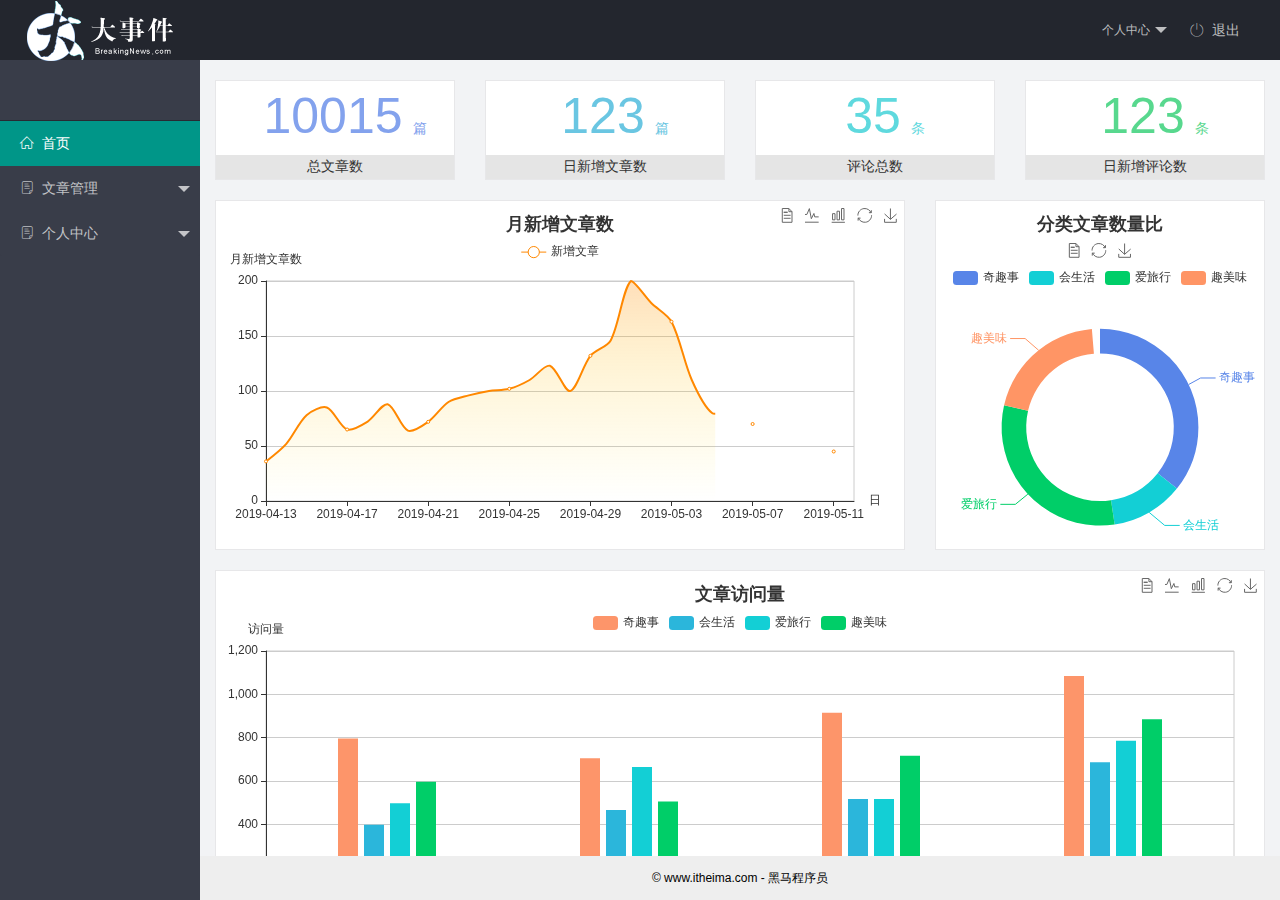
==== index.html @ af6116dc "完成了主页功能的开发" ====
<!DOCTYPE html>
<html lang="en">

<head>
    <meta charset="UTF-8">
    <meta http-equiv="X-UA-Compatible" content="IE=edge">
    <meta name="viewport" content="width=device-width, initial-scale=1.0">
    <title>后台主页</title>
    <link rel="stylesheet" href="/assets/fonts/iconfont.css">
    <link rel="stylesheet" href="/assets/lib/layui/css/layui.css">
    <link rel="stylesheet" href="/assets/css/index.css">
</head>

<body class="layui-layout-body">
    <div class="layui-layout layui-layout-admin">
        <div class="layui-header">
            <div class="layui-logo">
                <img src="assets/images/logo.png" alt="">
            </div>
            <!-- 头部区域（可配合layui已有的水平导航） -->
            <ul class="layui-nav layui-layout-right">
                <li class="layui-nav-item">
                    <a href="javascript:;" class="userinfo">
                        <img src="http://t.cn/RCzsdCq" class="layui-nav-img">
                        <span class="text-avatar" style="display: none;"></span>
                        个人中心
                    </a>
                    <dl class="layui-nav-child">
                        <dd><a href="">基本资料</a></dd>
                        <dd><a href="">更换头像</a></dd>
                        <dd><a href="">重置密码</a></dd>
                    </dl>
                </li>
                <li class="layui-nav-item">
                    <a href="javascript:;" id="btnLogout">
                        <span class="iconfont icon-tuichu"></span>退出
                    </a>
                </li>
            </ul>
        </div>

        <div class="layui-side layui-bg-black">
            <div class="layui-side-scroll">
                <div class="userinfo">
                    <img src="http://t.cn/RCzsdCq" class="layui-nav-img">
                    <span class="text-avatar" style="display: none;"></span>
                    <span id="welcome"></span>
                </div>
                <!-- 左侧导航区域（可配合layui已有的垂直导航） -->
                <ul class="layui-nav layui-nav-tree" lay-shrink="all">
                    <li class="layui-nav-item layui-this">
                        <a class="" href="/home/dashboard.html" target="fm">
                            <span class="iconfont icon-home"></span>首页
                        </a>
                    </li>
                    <li class="layui-nav-item">
                        <a href="javascript:;" target="fm">
                            <span class="iconfont icon-16"></span>文章管理
                        </a>
                        <dl class="layui-nav-child">
                            <dd><a href="javascript:;"><i class="layui-icon layui-icon-app"
                                        style="font-size: 30px; color: #1E9FFF;"></i>文章类别</a></dd>
                            <dd><a href="javascript:;"><i class="layui-icon layui-icon-app"
                                        style="font-size: 30px; color: #1E9FFF;"></i>文章列表</a></dd>
                            <dd><a href="javascript:;"> <i class="layui-icon layui-icon-app"
                                        style="font-size: 30px; color: #1E9FFF;"></i>发布文章</a></dd>
                        </dl>
                    </li>
                    <li class="layui-nav-item">
                        <a href="javascript:;" target="fm">
                            <span class="iconfont icon-16"></span>个人中心
                        </a>
                        <dl class="layui-nav-child">
                            <dd><a href="javascript:;"><i class="layui-icon layui-icon-app"
                                        style="font-size: 30px; color: #1E9FFF;"></i>基本资料</a></dd>
                            <dd><a href="javascript:;"><i class="layui-icon layui-icon-app"
                                        style="font-size: 30px; color: #1E9FFF;"></i>更换头像</a></dd>
                            <dd><a href="javascript:;"><i class="layui-icon layui-icon-app"
                                        style="font-size: 30px; color: #1E9FFF;"></i>重置密码</a></dd>
                        </dl>
                    </li>
                </ul>
            </div>
        </div>

        <div class="layui-body">
            <!-- 内容主体区域 -->
            <iframe src="/home/dashboard.html" name="fm" frameborder="0"></iframe>
        </div>

        <div class="layui-footer">
            <!-- 底部固定区域 -->
            © www.itheima.com - 黑马程序员
        </div>
    </div>

    <script src="/assets/lib/layui/layui.all.js"></script>
    <script src="/assets/lib/jquery.js"></script>
    <script src="/assets/js/baseAPI.js"></script>
    <script src="/assets/js/index.js"></script>
</body>

</html>
---- assets/fonts/iconfont.css ----
@font-face {font-family: "iconfont";
  src: url('iconfont.eot?t=1576139966484'); /* IE9 */
  src: url('iconfont.eot?t=1576139966484#iefix') format('embedded-opentype'), /* IE6-IE8 */
  url('[data-uri]') format('woff2'),
  url('iconfont.woff?t=1576139966484') format('woff'),
  url('iconfont.ttf?t=1576139966484') format('truetype'), /* chrome, firefox, opera, Safari, Android, iOS 4.2+ */
  url('iconfont.svg?t=1576139966484#iconfont') format('svg'); /* iOS 4.1- */
}

.iconfont {
  font-family: "iconfont" !important;
  font-size: 16px;
  font-style: normal;
  -webkit-font-smoothing: antialiased;
  -moz-osx-font-smoothing: grayscale;
}

.icon-home:before {
  content: "\e6a9";
}

.icon-user:before {
  content: "\e614";
}

.icon-pinglun:before {
  content: "\e616";
}

.icon-tuichu:before {
  content: "\e865";
}

.icon-16:before {
  content: "\e615";
}
---- assets/lib/layui/css/layui.css ----
/** layui-v2.5.5 MIT License By https://www.layui.com */
 .layui-inline,img{display:inline-block;vertical-align:middle}h1,h2,h3,h4,h5,h6{font-weight:400}.layui-edge,.layui-header,.layui-inline,.layui-main{position:relative}.layui-body,.layui-edge,.layui-elip{overflow:hidden}.layui-btn,.layui-edge,.layui-inline,img{vertical-align:middle}.layui-btn,.layui-disabled,.layui-icon,.layui-unselect{-moz-user-select:none;-webkit-user-select:none;-ms-user-select:none}.layui-elip,.layui-form-checkbox span,.layui-form-pane .layui-form-label{text-overflow:ellipsis;white-space:nowrap}.layui-breadcrumb,.layui-tree-btnGroup{visibility:hidden}blockquote,body,button,dd,div,dl,dt,form,h1,h2,h3,h4,h5,h6,input,li,ol,p,pre,td,textarea,th,ul{margin:0;padding:0;-webkit-tap-highlight-color:rgba(0,0,0,0)}a:active,a:hover{outline:0}img{border:none}li{list-style:none}table{border-collapse:collapse;border-spacing:0}h4,h5,h6{font-size:100%}button,input,optgroup,option,select,textarea{font-family:inherit;font-size:inherit;font-style:inherit;font-weight:inherit;outline:0}pre{white-space:pre-wrap;white-space:-moz-pre-wrap;white-space:-pre-wrap;white-space:-o-pre-wrap;word-wrap:break-word}body{line-height:24px;font:14px Helvetica Neue,Helvetica,PingFang SC,Tahoma,Arial,sans-serif}hr{height:1px;margin:10px 0;border:0;clear:both}a{color:#333;text-decoration:none}a:hover{color:#777}a cite{font-style:normal;*cursor:pointer}.layui-border-box,.layui-border-box *{box-sizing:border-box}.layui-box,.layui-box *{box-sizing:content-box}.layui-clear{clear:both;*zoom:1}.layui-clear:after{content:'\20';clear:both;*zoom:1;display:block;height:0}.layui-inline{*display:inline;*zoom:1}.layui-edge{display:inline-block;width:0;height:0;border-width:6px;border-style:dashed;border-color:transparent}.layui-edge-top{top:-4px;border-bottom-color:#999;border-bottom-style:solid}.layui-edge-right{border-left-color:#999;border-left-style:solid}.layui-edge-bottom{top:2px;border-top-color:#999;border-top-style:solid}.layui-edge-left{border-right-color:#999;border-right-style:solid}.layui-disabled,.layui-disabled:hover{color:#d2d2d2!important;cursor:not-allowed!important}.layui-circle{border-radius:100%}.layui-show{display:block!important}.layui-hide{display:none!important}@font-face{font-family:layui-icon;src:url(../font/iconfont.eot?v=250);src:url(../font/iconfont.eot?v=250#iefix) format('embedded-opentype'),url(../font/iconfont.woff2?v=250) format('woff2'),url(../font/iconfont.woff?v=250) format('woff'),url(../font/iconfont.ttf?v=250) format('truetype'),url(../font/iconfont.svg?v=250#layui-icon) format('svg')}.layui-icon{font-family:layui-icon!important;font-size:16px;font-style:normal;-webkit-font-smoothing:antialiased;-moz-osx-font-smoothing:grayscale}.layui-icon-reply-fill:before{content:"\e611"}.layui-icon-set-fill:before{content:"\e614"}.layui-icon-menu-fill:before{content:"\e60f"}.layui-icon-search:before{content:"\e615"}.layui-icon-share:before{content:"\e641"}.layui-icon-set-sm:before{content:"\e620"}.layui-icon-engine:before{content:"\e628"}.layui-icon-close:before{content:"\1006"}.layui-icon-close-fill:before{content:"\1007"}.layui-icon-chart-screen:before{content:"\e629"}.layui-icon-star:before{content:"\e600"}.layui-icon-circle-dot:before{content:"\e617"}.layui-icon-chat:before{content:"\e606"}.layui-icon-release:before{content:"\e609"}.layui-icon-list:before{content:"\e60a"}.layui-icon-chart:before{content:"\e62c"}.layui-icon-ok-circle:before{content:"\1005"}.layui-icon-layim-theme:before{content:"\e61b"}.layui-icon-table:before{content:"\e62d"}.layui-icon-right:before{content:"\e602"}.layui-icon-left:before{content:"\e603"}.layui-icon-cart-simple:before{content:"\e698"}.layui-icon-face-cry:before{content:"\e69c"}.layui-icon-face-smile:before{content:"\e6af"}.layui-icon-survey:before{content:"\e6b2"}.layui-icon-tree:before{content:"\e62e"}.layui-icon-upload-circle:before{content:"\e62f"}.layui-icon-add-circle:before{content:"\e61f"}.layui-icon-download-circle:before{content:"\e601"}.layui-icon-templeate-1:before{content:"\e630"}.layui-icon-util:before{content:"\e631"}.layui-icon-face-surprised:before{content:"\e664"}.layui-icon-edit:before{content:"\e642"}.layui-icon-speaker:before{content:"\e645"}.layui-icon-down:before{content:"\e61a"}.layui-icon-file:before{content:"\e621"}.layui-icon-layouts:before{content:"\e632"}.layui-icon-rate-half:before{content:"\e6c9"}.layui-icon-add-circle-fine:before{content:"\e608"}.layui-icon-prev-circle:before{content:"\e633"}.layui-icon-read:before{content:"\e705"}.layui-icon-404:before{content:"\e61c"}.layui-icon-carousel:before{content:"\e634"}.layui-icon-help:before{content:"\e607"}.layui-icon-code-circle:before{content:"\e635"}.layui-icon-water:before{content:"\e636"}.layui-icon-username:before{content:"\e66f"}.layui-icon-find-fill:before{content:"\e670"}.layui-icon-about:before{content:"\e60b"}.layui-icon-location:before{content:"\e715"}.layui-icon-up:before{content:"\e619"}.layui-icon-pause:before{content:"\e651"}.layui-icon-date:before{content:"\e637"}.layui-icon-layim-uploadfile:before{content:"\e61d"}.layui-icon-delete:before{content:"\e640"}.layui-icon-play:before{content:"\e652"}.layui-icon-top:before{content:"\e604"}.layui-icon-friends:before{content:"\e612"}.layui-icon-refresh-3:before{content:"\e9aa"}.layui-icon-ok:before{content:"\e605"}.layui-icon-layer:before{content:"\e638"}.layui-icon-face-smile-fine:before{content:"\e60c"}.layui-icon-dollar:before{content:"\e659"}.layui-icon-group:before{content:"\e613"}.layui-icon-layim-download:before{content:"\e61e"}.layui-icon-picture-fine:before{content:"\e60d"}.layui-icon-link:before{content:"\e64c"}.layui-icon-diamond:before{content:"\e735"}.layui-icon-log:before{content:"\e60e"}.layui-icon-rate-solid:before{content:"\e67a"}.layui-icon-fonts-del:before{content:"\e64f"}.layui-icon-unlink:before{content:"\e64d"}.layui-icon-fonts-clear:before{content:"\e639"}.layui-icon-triangle-r:before{content:"\e623"}.layui-icon-circle:before{content:"\e63f"}.layui-icon-radio:before{content:"\e643"}.layui-icon-align-center:before{content:"\e647"}.layui-icon-align-right:before{content:"\e648"}.layui-icon-align-left:before{content:"\e649"}.layui-icon-loading-1:before{content:"\e63e"}.layui-icon-return:before{content:"\e65c"}.layui-icon-fonts-strong:before{content:"\e62b"}.layui-icon-upload:before{content:"\e67c"}.layui-icon-dialogue:before{content:"\e63a"}.layui-icon-video:before{content:"\e6ed"}.layui-icon-headset:before{content:"\e6fc"}.layui-icon-cellphone-fine:before{content:"\e63b"}.layui-icon-add-1:before{content:"\e654"}.layui-icon-face-smile-b:before{content:"\e650"}.layui-icon-fonts-html:before{content:"\e64b"}.layui-icon-form:before{content:"\e63c"}.layui-icon-cart:before{content:"\e657"}.layui-icon-camera-fill:before{content:"\e65d"}.layui-icon-tabs:before{content:"\e62a"}.layui-icon-fonts-code:before{content:"\e64e"}.layui-icon-fire:before{content:"\e756"}.layui-icon-set:before{content:"\e716"}.layui-icon-fonts-u:before{content:"\e646"}.layui-icon-triangle-d:before{content:"\e625"}.layui-icon-tips:before{content:"\e702"}.layui-icon-picture:before{content:"\e64a"}.layui-icon-more-vertical:before{content:"\e671"}.layui-icon-flag:before{content:"\e66c"}.layui-icon-loading:before{content:"\e63d"}.layui-icon-fonts-i:before{content:"\e644"}.layui-icon-refresh-1:before{content:"\e666"}.layui-icon-rmb:before{content:"\e65e"}.layui-icon-home:before{content:"\e68e"}.layui-icon-user:before{content:"\e770"}.layui-icon-notice:before{content:"\e667"}.layui-icon-login-weibo:before{content:"\e675"}.layui-icon-voice:before{content:"\e688"}.layui-icon-upload-drag:before{content:"\e681"}.layui-icon-login-qq:before{content:"\e676"}.layui-icon-snowflake:before{content:"\e6b1"}.layui-icon-file-b:before{content:"\e655"}.layui-icon-template:before{content:"\e663"}.layui-icon-auz:before{content:"\e672"}.layui-icon-console:before{content:"\e665"}.layui-icon-app:before{content:"\e653"}.layui-icon-prev:before{content:"\e65a"}.layui-icon-website:before{content:"\e7ae"}.layui-icon-next:before{content:"\e65b"}.layui-icon-component:before{content:"\e857"}.layui-icon-more:before{content:"\e65f"}.layui-icon-login-wechat:before{content:"\e677"}.layui-icon-shrink-right:before{content:"\e668"}.layui-icon-spread-left:before{content:"\e66b"}.layui-icon-camera:before{content:"\e660"}.layui-icon-note:before{content:"\e66e"}.layui-icon-refresh:before{content:"\e669"}.layui-icon-female:before{content:"\e661"}.layui-icon-male:before{content:"\e662"}.layui-icon-password:before{content:"\e673"}.layui-icon-senior:before{content:"\e674"}.layui-icon-theme:before{content:"\e66a"}.layui-icon-tread:before{content:"\e6c5"}.layui-icon-praise:before{content:"\e6c6"}.layui-icon-star-fill:before{content:"\e658"}.layui-icon-rate:before{content:"\e67b"}.layui-icon-template-1:before{content:"\e656"}.layui-icon-vercode:before{content:"\e679"}.layui-icon-cellphone:before{content:"\e678"}.layui-icon-screen-full:before{content:"\e622"}.layui-icon-screen-restore:before{content:"\e758"}.layui-icon-cols:before{content:"\e610"}.layui-icon-export:before{content:"\e67d"}.layui-icon-print:before{content:"\e66d"}.layui-icon-slider:before{content:"\e714"}.layui-icon-addition:before{content:"\e624"}.layui-icon-subtraction:before{content:"\e67e"}.layui-icon-service:before{content:"\e626"}.layui-icon-transfer:before{content:"\e691"}.layui-main{width:1140px;margin:0 auto}.layui-header{z-index:1000;height:60px}.layui-header a:hover{transition:all .5s;-webkit-transition:all .5s}.layui-side{position:fixed;left:0;top:0;bottom:0;z-index:999;width:200px;overflow-x:hidden}.layui-side-scroll{position:relative;width:220px;height:100%;overflow-x:hidden}.layui-body{position:absolute;left:200px;right:0;top:0;bottom:0;z-index:998;width:auto;overflow-y:auto;box-sizing:border-box}.layui-layout-body{overflow:hidden}.layui-layout-admin .layui-header{background-color:#23262E}.layui-layout-admin .layui-side{top:60px;width:200px;overflow-x:hidden}.layui-layout-admin .layui-body{position:fixed;top:60px;bottom:44px}.layui-layout-admin .layui-main{width:auto;margin:0 15px}.layui-layout-admin .layui-footer{position:fixed;left:200px;right:0;bottom:0;height:44px;line-height:44px;padding:0 15px;background-color:#eee}.layui-layout-admin .layui-logo{position:absolute;left:0;top:0;width:200px;height:100%;line-height:60px;text-align:center;color:#009688;font-size:16px}.layui-layout-admin .layui-header .layui-nav{background:0 0}.layui-layout-left{position:absolute!important;left:200px;top:0}.layui-layout-right{position:absolute!important;right:0;top:0}.layui-container{position:relative;margin:0 auto;padding:0 15px;box-sizing:border-box}.layui-fluid{position:relative;margin:0 auto;padding:0 15px}.layui-row:after,.layui-row:before{content:'';display:block;clear:both}.layui-col-lg1,.layui-col-lg10,.layui-col-lg11,.layui-col-lg12,.layui-col-lg2,.layui-col-lg3,.layui-col-lg4,.layui-col-lg5,.layui-col-lg6,.layui-col-lg7,.layui-col-lg8,.layui-col-lg9,.layui-col-md1,.layui-col-md10,.layui-col-md11,.layui-col-md12,.layui-col-md2,.layui-col-md3,.layui-col-md4,.layui-col-md5,.layui-col-md6,.layui-col-md7,.layui-col-md8,.layui-col-md9,.layui-col-sm1,.layui-col-sm10,.layui-col-sm11,.layui-col-sm12,.layui-col-sm2,.layui-col-sm3,.layui-col-sm4,.layui-col-sm5,.layui-col-sm6,.layui-col-sm7,.layui-col-sm8,.layui-col-sm9,.layui-col-xs1,.layui-col-xs10,.layui-col-xs11,.layui-col-xs12,.layui-col-xs2,.layui-col-xs3,.layui-col-xs4,.layui-col-xs5,.layui-col-xs6,.layui-col-xs7,.layui-col-xs8,.layui-col-xs9{position:relative;display:block;box-sizing:border-box}.layui-col-xs1,.layui-col-xs10,.layui-col-xs11,.layui-col-xs12,.layui-col-xs2,.layui-col-xs3,.layui-col-xs4,.layui-col-xs5,.layui-col-xs6,.layui-col-xs7,.layui-col-xs8,.layui-col-xs9{float:left}.layui-col-xs1{width:8.33333333%}.layui-col-xs2{width:16.66666667%}.layui-col-xs3{width:25%}.layui-col-xs4{width:33.33333333%}.layui-col-xs5{width:41.66666667%}.layui-col-xs6{width:50%}.layui-col-xs7{width:58.33333333%}.layui-col-xs8{width:66.66666667%}.layui-col-xs9{width:75%}.layui-col-xs10{width:83.33333333%}.layui-col-xs11{width:91.66666667%}.layui-col-xs12{width:100%}.layui-col-xs-offset1{margin-left:8.33333333%}.layui-col-xs-offset2{margin-left:16.66666667%}.layui-col-xs-offset3{margin-left:25%}.layui-col-xs-offset4{margin-left:33.33333333%}.layui-col-xs-offset5{margin-left:41.66666667%}.layui-col-xs-offset6{margin-left:50%}.layui-col-xs-offset7{margin-left:58.33333333%}.layui-col-xs-offset8{margin-left:66.66666667%}.layui-col-xs-offset9{margin-left:75%}.layui-col-xs-offset10{margin-left:83.33333333%}.layui-col-xs-offset11{margin-left:91.66666667%}.layui-col-xs-offset12{margin-left:100%}@media screen and (max-width:768px){.layui-hide-xs{display:none!important}.layui-show-xs-block{display:block!important}.layui-show-xs-inline{display:inline!important}.layui-show-xs-inline-block{display:inline-block!important}}@media screen and (min-width:768px){.layui-container{width:750px}.layui-hide-sm{display:none!important}.layui-show-sm-block{display:block!important}.layui-show-sm-inline{display:inline!important}.layui-show-sm-inline-block{display:inline-block!important}.layui-col-sm1,.layui-col-sm10,.layui-col-sm11,.layui-col-sm12,.layui-col-sm2,.layui-col-sm3,.layui-col-sm4,.layui-col-sm5,.layui-col-sm6,.layui-col-sm7,.layui-col-sm8,.layui-col-sm9{float:left}.layui-col-sm1{width:8.33333333%}.layui-col-sm2{width:16.66666667%}.layui-col-sm3{width:25%}.layui-col-sm4{width:33.33333333%}.layui-col-sm5{width:41.66666667%}.layui-col-sm6{width:50%}.layui-col-sm7{width:58.33333333%}.layui-col-sm8{width:66.66666667%}.layui-col-sm9{width:75%}.layui-col-sm10{width:83.33333333%}.layui-col-sm11{width:91.66666667%}.layui-col-sm12{width:100%}.layui-col-sm-offset1{margin-left:8.33333333%}.layui-col-sm-offset2{margin-left:16.66666667%}.layui-col-sm-offset3{margin-left:25%}.layui-col-sm-offset4{margin-left:33.33333333%}.layui-col-sm-offset5{margin-left:41.66666667%}.layui-col-sm-offset6{margin-left:50%}.layui-col-sm-offset7{margin-left:58.33333333%}.layui-col-sm-offset8{margin-left:66.66666667%}.layui-col-sm-offset9{margin-left:75%}.layui-col-sm-offset10{margin-left:83.33333333%}.layui-col-sm-offset11{margin-left:91.66666667%}.layui-col-sm-offset12{margin-left:100%}}@media screen and (min-width:992px){.layui-container{width:970px}.layui-hide-md{display:none!important}.layui-show-md-block{display:block!important}.layui-show-md-inline{display:inline!important}.layui-show-md-inline-block{display:inline-block!important}.layui-col-md1,.layui-col-md10,.layui-col-md11,.layui-col-md12,.layui-col-md2,.layui-col-md3,.layui-col-md4,.layui-col-md5,.layui-col-md6,.layui-col-md7,.layui-col-md8,.layui-col-md9{float:left}.layui-col-md1{width:8.33333333%}.layui-col-md2{width:16.66666667%}.layui-col-md3{width:25%}.layui-col-md4{width:33.33333333%}.layui-col-md5{width:41.66666667%}.layui-col-md6{width:50%}.layui-col-md7{width:58.33333333%}.layui-col-md8{width:66.66666667%}.layui-col-md9{width:75%}.layui-col-md10{width:83.33333333%}.layui-col-md11{width:91.66666667%}.layui-col-md12{width:100%}.layui-col-md-offset1{margin-left:8.33333333%}.layui-col-md-offset2{margin-left:16.66666667%}.layui-col-md-offset3{margin-left:25%}.layui-col-md-offset4{margin-left:33.33333333%}.layui-col-md-offset5{margin-left:41.66666667%}.layui-col-md-offset6{margin-left:50%}.layui-col-md-offset7{margin-left:58.33333333%}.layui-col-md-offset8{margin-left:66.66666667%}.layui-col-md-offset9{margin-left:75%}.layui-col-md-offset10{margin-left:83.33333333%}.layui-col-md-offset11{margin-left:91.66666667%}.layui-col-md-offset12{margin-left:100%}}@media screen and (min-width:1200px){.layui-container{width:1170px}.layui-hide-lg{display:none!important}.layui-show-lg-block{display:block!important}.layui-show-lg-inline{display:inline!important}.layui-show-lg-inline-block{display:inline-block!important}.layui-col-lg1,.layui-col-lg10,.layui-col-lg11,.layui-col-lg12,.layui-col-lg2,.layui-col-lg3,.layui-col-lg4,.layui-col-lg5,.layui-col-lg6,.layui-col-lg7,.layui-col-lg8,.layui-col-lg9{float:left}.layui-col-lg1{width:8.33333333%}.layui-col-lg2{width:16.66666667%}.layui-col-lg3{width:25%}.layui-col-lg4{width:33.33333333%}.layui-col-lg5{width:41.66666667%}.layui-col-lg6{width:50%}.layui-col-lg7{width:58.33333333%}.layui-col-lg8{width:66.66666667%}.layui-col-lg9{width:75%}.layui-col-lg10{width:83.33333333%}.layui-col-lg11{width:91.66666667%}.layui-col-lg12{width:100%}.layui-col-lg-offset1{margin-left:8.33333333%}.layui-col-lg-offset2{margin-left:16.66666667%}.layui-col-lg-offset3{margin-left:25%}.layui-col-lg-offset4{margin-left:33.33333333%}.layui-col-lg-offset5{margin-left:41.66666667%}.layui-col-lg-offset6{margin-left:50%}.layui-col-lg-offset7{margin-left:58.33333333%}.layui-col-lg-offset8{margin-left:66.66666667%}.layui-col-lg-offset9{margin-left:75%}.layui-col-lg-offset10{margin-left:83.33333333%}.layui-col-lg-offset11{margin-left:91.66666667%}.layui-col-lg-offset12{margin-left:100%}}.layui-col-space1{margin:-.5px}.layui-col-space1>*{padding:.5px}.layui-col-space3{margin:-1.5px}.layui-col-space3>*{padding:1.5px}.layui-col-space5{margin:-2.5px}.layui-col-space5>*{padding:2.5px}.layui-col-space8{margin:-3.5px}.layui-col-space8>*{padding:3.5px}.layui-col-space10{margin:-5px}.layui-col-space10>*{padding:5px}.layui-col-space12{margin:-6px}.layui-col-space12>*{padding:6px}.layui-col-space15{margin:-7.5px}.layui-col-space15>*{padding:7.5px}.layui-col-space18{margin:-9px}.layui-col-space18>*{padding:9px}.layui-col-space20{margin:-10px}.layui-col-space20>*{padding:10px}.layui-col-space22{margin:-11px}.layui-col-space22>*{padding:11px}.layui-col-space25{margin:-12.5px}.layui-col-space25>*{padding:12.5px}.layui-col-space30{margin:-15px}.layui-col-space30>*{padding:15px}.layui-btn,.layui-input,.layui-select,.layui-textarea,.layui-upload-button{outline:0;-webkit-appearance:none;transition:all .3s;-webkit-transition:all .3s;box-sizing:border-box}.layui-elem-quote{margin-bottom:10px;padding:15px;line-height:22px;border-left:5px solid #009688;border-radius:0 2px 2px 0;background-color:#f2f2f2}.layui-quote-nm{border-style:solid;border-width:1px 1px 1px 5px;background:0 0}.layui-elem-field{margin-bottom:10px;padding:0;border-width:1px;border-style:solid}.layui-elem-field legend{margin-left:20px;padding:0 10px;font-size:20px;font-weight:300}.layui-field-title{margin:10px 0 20px;border-width:1px 0 0}.layui-field-box{padding:10px 15px}.layui-field-title .layui-field-box{padding:10px 0}.layui-progress{position:relative;height:6px;border-radius:20px;background-color:#e2e2e2}.layui-progress-bar{position:absolute;left:0;top:0;width:0;max-width:100%;height:6px;border-radius:20px;text-align:right;background-color:#5FB878;transition:all .3s;-webkit-transition:all .3s}.layui-progress-big,.layui-progress-big .layui-progress-bar{height:18px;line-height:18px}.layui-progress-text{position:relative;top:-20px;line-height:18px;font-size:12px;color:#666}.layui-progress-big .layui-progress-text{position:static;padding:0 10px;color:#fff}.layui-collapse{border-width:1px;border-style:solid;border-radius:2px}.layui-colla-content,.layui-colla-item{border-top-width:1px;border-top-style:solid}.layui-colla-item:first-child{border-top:none}.layui-colla-title{position:relative;height:42px;line-height:42px;padding:0 15px 0 35px;color:#333;background-color:#f2f2f2;cursor:pointer;font-size:14px;overflow:hidden}.layui-colla-content{display:none;padding:10px 15px;line-height:22px;color:#666}.layui-colla-icon{position:absolute;left:15px;top:0;font-size:14px}.layui-card{margin-bottom:15px;border-radius:2px;background-color:#fff;box-shadow:0 1px 2px 0 rgba(0,0,0,.05)}.layui-card:last-child{margin-bottom:0}.layui-card-header{position:relative;height:42px;line-height:42px;padding:0 15px;border-bottom:1px solid #f6f6f6;color:#333;border-radius:2px 2px 0 0;font-size:14px}.layui-bg-black,.layui-bg-blue,.layui-bg-cyan,.layui-bg-green,.layui-bg-orange,.layui-bg-red{color:#fff!important}.layui-card-body{position:relative;padding:10px 15px;line-height:24px}.layui-card-body[pad15]{padding:15px}.layui-card-body[pad20]{padding:20px}.layui-card-body .layui-table{margin:5px 0}.layui-card .layui-tab{margin:0}.layui-panel-window{position:relative;padding:15px;border-radius:0;border-top:5px solid #E6E6E6;background-color:#fff}.layui-auxiliar-moving{position:fixed;left:0;right:0;top:0;bottom:0;width:100%;height:100%;background:0 0;z-index:9999999999}.layui-form-label,.layui-form-mid,.layui-form-select,.layui-input-block,.layui-input-inline,.layui-textarea{position:relative}.layui-bg-red{background-color:#FF5722!important}.layui-bg-orange{background-color:#FFB800!important}.layui-bg-green{background-color:#009688!important}.layui-bg-cyan{background-color:#2F4056!important}.layui-bg-blue{background-color:#1E9FFF!important}.layui-bg-black{background-color:#393D49!important}.layui-bg-gray{background-color:#eee!important;color:#666!important}.layui-badge-rim,.layui-colla-content,.layui-colla-item,.layui-collapse,.layui-elem-field,.layui-form-pane .layui-form-item[pane],.layui-form-pane .layui-form-label,.layui-input,.layui-layedit,.layui-layedit-tool,.layui-quote-nm,.layui-select,.layui-tab-bar,.layui-tab-card,.layui-tab-title,.layui-tab-title .layui-this:after,.layui-textarea{border-color:#e6e6e6}.layui-timeline-item:before,hr{background-color:#e6e6e6}.layui-text{line-height:22px;font-size:14px;color:#666}.layui-text h1,.layui-text h2,.layui-text h3{font-weight:500;color:#333}.layui-text h1{font-size:30px}.layui-text h2{font-size:24px}.layui-text h3{font-size:18px}.layui-text a:not(.layui-btn){color:#01AAED}.layui-text a:not(.layui-btn):hover{text-decoration:underline}.layui-text ul{padding:5px 0 5px 15px}.layui-text ul li{margin-top:5px;list-style-type:disc}.layui-text em,.layui-word-aux{color:#999!important;padding:0 5px!important}.layui-btn{display:inline-block;height:38px;line-height:38px;padding:0 18px;background-color:#009688;color:#fff;white-space:nowrap;text-align:center;font-size:14px;border:none;border-radius:2px;cursor:pointer}.layui-btn:hover{opacity:.8;filter:alpha(opacity=80);color:#fff}.layui-btn:active{opacity:1;filter:alpha(opacity=100)}.layui-btn+.layui-btn{margin-left:10px}.layui-btn-container{font-size:0}.layui-btn-container .layui-btn{margin-right:10px;margin-bottom:10px}.layui-btn-container .layui-btn+.layui-btn{margin-left:0}.layui-table .layui-btn-container .layui-btn{margin-bottom:9px}.layui-btn-radius{border-radius:100px}.layui-btn .layui-icon{margin-right:3px;font-size:18px;vertical-align:bottom;vertical-align:middle\9}.layui-btn-primary{border:1px solid #C9C9C9;background-color:#fff;color:#555}.layui-btn-primary:hover{border-color:#009688;color:#333}.layui-btn-normal{background-color:#1E9FFF}.layui-btn-warm{background-color:#FFB800}.layui-btn-danger{background-color:#FF5722}.layui-btn-checked{background-color:#5FB878}.layui-btn-disabled,.layui-btn-disabled:active,.layui-btn-disabled:hover{border:1px solid #e6e6e6;background-color:#FBFBFB;color:#C9C9C9;cursor:not-allowed;opacity:1}.layui-btn-lg{height:44px;line-height:44px;padding:0 25px;font-size:16px}.layui-btn-sm{height:30px;line-height:30px;padding:0 10px;font-size:12px}.layui-btn-sm i{font-size:16px!important}.layui-btn-xs{height:22px;line-height:22px;padding:0 5px;font-size:12px}.layui-btn-xs i{font-size:14px!important}.layui-btn-group{display:inline-block;vertical-align:middle;font-size:0}.layui-btn-group .layui-btn{margin-left:0!important;margin-right:0!important;border-left:1px solid rgba(255,255,255,.5);border-radius:0}.layui-btn-group .layui-btn-primary{border-left:none}.layui-btn-group .layui-btn-primary:hover{border-color:#C9C9C9;color:#009688}.layui-btn-group .layui-btn:first-child{border-left:none;border-radius:2px 0 0 2px}.layui-btn-group .layui-btn-primary:first-child{border-left:1px solid #c9c9c9}.layui-btn-group .layui-btn:last-child{border-radius:0 2px 2px 0}.layui-btn-group .layui-btn+.layui-btn{margin-left:0}.layui-btn-group+.layui-btn-group{margin-left:10px}.layui-btn-fluid{width:100%}.layui-input,.layui-select,.layui-textarea{height:38px;line-height:1.3;line-height:38px\9;border-width:1px;border-style:solid;background-color:#fff;border-radius:2px}.layui-input::-webkit-input-placeholder,.layui-select::-webkit-input-placeholder,.layui-textarea::-webkit-input-placeholder{line-height:1.3}.layui-input,.layui-textarea{display:block;width:100%;padding-left:10px}.layui-input:hover,.layui-textarea:hover{border-color:#D2D2D2!important}.layui-input:focus,.layui-textarea:focus{border-color:#C9C9C9!important}.layui-textarea{min-height:100px;height:auto;line-height:20px;padding:6px 10px;resize:vertical}.layui-select{padding:0 10px}.layui-form input[type=checkbox],.layui-form input[type=radio],.layui-form select{display:none}.layui-form [lay-ignore]{display:initial}.layui-form-item{margin-bottom:15px;clear:both;*zoom:1}.layui-form-item:after{content:'\20';clear:both;*zoom:1;display:block;height:0}.layui-form-label{float:left;display:block;padding:9px 15px;width:80px;font-weight:400;line-height:20px;text-align:right}.layui-form-label-col{display:block;float:none;padding:9px 0;line-height:20px;text-align:left}.layui-form-item .layui-inline{margin-bottom:5px;margin-right:10px}.layui-input-block{margin-left:110px;min-height:36px}.layui-input-inline{display:inline-block;vertical-align:middle}.layui-form-item .layui-input-inline{float:left;width:190px;margin-right:10px}.layui-form-text .layui-input-inline{width:auto}.layui-form-mid{float:left;display:block;padding:9px 0!important;line-height:20px;margin-right:10px}.layui-form-danger+.layui-form-select .layui-input,.layui-form-danger:focus{border-color:#FF5722!important}.layui-form-select .layui-input{padding-right:30px;cursor:pointer}.layui-form-select .layui-edge{position:absolute;right:10px;top:50%;margin-top:-3px;cursor:pointer;border-width:6px;border-top-color:#c2c2c2;border-top-style:solid;transition:all .3s;-webkit-transition:all .3s}.layui-form-select dl{display:none;position:absolute;left:0;top:42px;padding:5px 0;z-index:899;min-width:100%;border:1px solid #d2d2d2;max-height:300px;overflow-y:auto;background-color:#fff;border-radius:2px;box-shadow:0 2px 4px rgba(0,0,0,.12);box-sizing:border-box}.layui-form-select dl dd,.layui-form-select dl dt{padding:0 10px;line-height:36px;white-space:nowrap;overflow:hidden;text-overflow:ellipsis}.layui-form-select dl dt{font-size:12px;color:#999}.layui-form-select dl dd{cursor:pointer}.layui-form-select dl dd:hover{background-color:#f2f2f2;-webkit-transition:.5s all;transition:.5s all}.layui-form-select .layui-select-group dd{padding-left:20px}.layui-form-select dl dd.layui-select-tips{padding-left:10px!important;color:#999}.layui-form-select dl dd.layui-this{background-color:#5FB878;color:#fff}.layui-form-checkbox,.layui-form-select dl dd.layui-disabled{background-color:#fff}.layui-form-selected dl{display:block}.layui-form-checkbox,.layui-form-checkbox *,.layui-form-switch{display:inline-block;vertical-align:middle}.layui-form-selected .layui-edge{margin-top:-9px;-webkit-transform:rotate(180deg);transform:rotate(180deg);margin-top:-3px\9}:root .layui-form-selected .layui-edge{margin-top:-9px\0/IE9}.layui-form-selectup dl{top:auto;bottom:42px}.layui-select-none{margin:5px 0;text-align:center;color:#999}.layui-select-disabled .layui-disabled{border-color:#eee!important}.layui-select-disabled .layui-edge{border-top-color:#d2d2d2}.layui-form-checkbox{position:relative;height:30px;line-height:30px;margin-right:10px;padding-right:30px;cursor:pointer;font-size:0;-webkit-transition:.1s linear;transition:.1s linear;box-sizing:border-box}.layui-form-checkbox span{padding:0 10px;height:100%;font-size:14px;border-radius:2px 0 0 2px;background-color:#d2d2d2;color:#fff;overflow:hidden}.layui-form-checkbox:hover span{background-color:#c2c2c2}.layui-form-checkbox i{position:absolute;right:0;top:0;width:30px;height:28px;border:1px solid #d2d2d2;border-left:none;border-radius:0 2px 2px 0;color:#fff;font-size:20px;text-align:center}.layui-form-checkbox:hover i{border-color:#c2c2c2;color:#c2c2c2}.layui-form-checked,.layui-form-checked:hover{border-color:#5FB878}.layui-form-checked span,.layui-form-checked:hover span{background-color:#5FB878}.layui-form-checked i,.layui-form-checked:hover i{color:#5FB878}.layui-form-item .layui-form-checkbox{margin-top:4px}.layui-form-checkbox[lay-skin=primary]{height:auto!important;line-height:normal!important;min-width:18px;min-height:18px;border:none!important;margin-right:0;padding-left:28px;padding-right:0;background:0 0}.layui-form-checkbox[lay-skin=primary] span{padding-left:0;padding-right:15px;line-height:18px;background:0 0;color:#666}.layui-form-checkbox[lay-skin=primary] i{right:auto;left:0;width:16px;height:16px;line-height:16px;border:1px solid #d2d2d2;font-size:12px;border-radius:2px;background-color:#fff;-webkit-transition:.1s linear;transition:.1s linear}.layui-form-checkbox[lay-skin=primary]:hover i{border-color:#5FB878;color:#fff}.layui-form-checked[lay-skin=primary] i{border-color:#5FB878!important;background-color:#5FB878;color:#fff}.layui-checkbox-disbaled[lay-skin=primary] span{background:0 0!important;color:#c2c2c2}.layui-checkbox-disbaled[lay-skin=primary]:hover i{border-color:#d2d2d2}.layui-form-item .layui-form-checkbox[lay-skin=primary]{margin-top:10px}.layui-form-switch{position:relative;height:22px;line-height:22px;min-width:35px;padding:0 5px;margin-top:8px;border:1px solid #d2d2d2;border-radius:20px;cursor:pointer;background-color:#fff;-webkit-transition:.1s linear;transition:.1s linear}.layui-form-switch i{position:absolute;left:5px;top:3px;width:16px;height:16px;border-radius:20px;background-color:#d2d2d2;-webkit-transition:.1s linear;transition:.1s linear}.layui-form-switch em{position:relative;top:0;width:25px;margin-left:21px;padding:0!important;text-align:center!important;color:#999!important;font-style:normal!important;font-size:12px}.layui-form-onswitch{border-color:#5FB878;background-color:#5FB878}.layui-checkbox-disbaled,.layui-checkbox-disbaled i{border-color:#e2e2e2!important}.layui-form-onswitch i{left:100%;margin-left:-21px;background-color:#fff}.layui-form-onswitch em{margin-left:5px;margin-right:21px;color:#fff!important}.layui-checkbox-disbaled span{background-color:#e2e2e2!important}.layui-checkbox-disbaled:hover i{color:#fff!important}[lay-radio]{display:none}.layui-form-radio,.layui-form-radio *{display:inline-block;vertical-align:middle}.layui-form-radio{line-height:28px;margin:6px 10px 0 0;padding-right:10px;cursor:pointer;font-size:0}.layui-form-radio *{font-size:14px}.layui-form-radio>i{margin-right:8px;font-size:22px;color:#c2c2c2}.layui-form-radio>i:hover,.layui-form-radioed>i{color:#5FB878}.layui-radio-disbaled>i{color:#e2e2e2!important}.layui-form-pane .layui-form-label{width:110px;padding:8px 15px;height:38px;line-height:20px;border-width:1px;border-style:solid;border-radius:2px 0 0 2px;text-align:center;background-color:#FBFBFB;overflow:hidden;box-sizing:border-box}.layui-form-pane .layui-input-inline{margin-left:-1px}.layui-form-pane .layui-input-block{margin-left:110px;left:-1px}.layui-form-pane .layui-input{border-radius:0 2px 2px 0}.layui-form-pane .layui-form-text .layui-form-label{float:none;width:100%;border-radius:2px;box-sizing:border-box;text-align:left}.layui-form-pane .layui-form-text .layui-input-inline{display:block;margin:0;top:-1px;clear:both}.layui-form-pane .layui-form-text .layui-input-block{margin:0;left:0;top:-1px}.layui-form-pane .layui-form-text .layui-textarea{min-height:100px;border-radius:0 0 2px 2px}.layui-form-pane .layui-form-checkbox{margin:4px 0 4px 10px}.layui-form-pane .layui-form-radio,.layui-form-pane .layui-form-switch{margin-top:6px;margin-left:10px}.layui-form-pane .layui-form-item[pane]{position:relative;border-width:1px;border-style:solid}.layui-form-pane .layui-form-item[pane] .layui-form-label{position:absolute;left:0;top:0;height:100%;border-width:0 1px 0 0}.layui-form-pane .layui-form-item[pane] .layui-input-inline{margin-left:110px}@media screen and (max-width:450px){.layui-form-item .layui-form-label{text-overflow:ellipsis;overflow:hidden;white-space:nowrap}.layui-form-item .layui-inline{display:block;margin-right:0;margin-bottom:20px;clear:both}.layui-form-item .layui-inline:after{content:'\20';clear:both;display:block;height:0}.layui-form-item .layui-input-inline{display:block;float:none;left:-3px;width:auto;margin:0 0 10px 112px}.layui-form-item .layui-input-inline+.layui-form-mid{margin-left:110px;top:-5px;padding:0}.layui-form-item .layui-form-checkbox{margin-right:5px;margin-bottom:5px}}.layui-layedit{border-width:1px;border-style:solid;border-radius:2px}.layui-layedit-tool{padding:3px 5px;border-bottom-width:1px;border-bottom-style:solid;font-size:0}.layedit-tool-fixed{position:fixed;top:0;border-top:1px solid #e2e2e2}.layui-layedit-tool .layedit-tool-mid,.layui-layedit-tool .layui-icon{display:inline-block;vertical-align:middle;text-align:center;font-size:14px}.layui-layedit-tool .layui-icon{position:relative;width:32px;height:30px;line-height:30px;margin:3px 5px;color:#777;cursor:pointer;border-radius:2px}.layui-layedit-tool .layui-icon:hover{color:#393D49}.layui-layedit-tool .layui-icon:active{color:#000}.layui-layedit-tool .layedit-tool-active{background-color:#e2e2e2;color:#000}.layui-layedit-tool .layui-disabled,.layui-layedit-tool .layui-disabled:hover{color:#d2d2d2;cursor:not-allowed}.layui-layedit-tool .layedit-tool-mid{width:1px;height:18px;margin:0 10px;background-color:#d2d2d2}.layedit-tool-html{width:50px!important;font-size:30px!important}.layedit-tool-b,.layedit-tool-code,.layedit-tool-help{font-size:16px!important}.layedit-tool-d,.layedit-tool-face,.layedit-tool-image,.layedit-tool-unlink{font-size:18px!important}.layedit-tool-image input{position:absolute;font-size:0;left:0;top:0;width:100%;height:100%;opacity:.01;filter:Alpha(opacity=1);cursor:pointer}.layui-layedit-iframe iframe{display:block;width:100%}#LAY_layedit_code{overflow:hidden}.layui-laypage{display:inline-block;*display:inline;*zoom:1;vertical-align:middle;margin:10px 0;font-size:0}.layui-laypage>a:first-child,.layui-laypage>a:first-child em{border-radius:2px 0 0 2px}.layui-laypage>a:last-child,.layui-laypage>a:last-child em{border-radius:0 2px 2px 0}.layui-laypage>:first-child{margin-left:0!important}.layui-laypage>:last-child{margin-right:0!important}.layui-laypage a,.layui-laypage button,.layui-laypage input,.layui-laypage select,.layui-laypage span{border:1px solid #e2e2e2}.layui-laypage a,.layui-laypage span{display:inline-block;*display:inline;*zoom:1;vertical-align:middle;padding:0 15px;height:28px;line-height:28px;margin:0 -1px 5px 0;background-color:#fff;color:#333;font-size:12px}.layui-flow-more a *,.layui-laypage input,.layui-table-view select[lay-ignore]{display:inline-block}.layui-laypage a:hover{color:#009688}.layui-laypage em{font-style:normal}.layui-laypage .layui-laypage-spr{color:#999;font-weight:700}.layui-laypage a{text-decoration:none}.layui-laypage .layui-laypage-curr{position:relative}.layui-laypage .layui-laypage-curr em{position:relative;color:#fff}.layui-laypage .layui-laypage-curr .layui-laypage-em{position:absolute;left:-1px;top:-1px;padding:1px;width:100%;height:100%;background-color:#009688}.layui-laypage-em{border-radius:2px}.layui-laypage-next em,.layui-laypage-prev em{font-family:Sim sun;font-size:16px}.layui-laypage .layui-laypage-count,.layui-laypage .layui-laypage-limits,.layui-laypage .layui-laypage-refresh,.layui-laypage .layui-laypage-skip{margin-left:10px;margin-right:10px;padding:0;border:none}.layui-laypage .layui-laypage-limits,.layui-laypage .layui-laypage-refresh{vertical-align:top}.layui-laypage .layui-laypage-refresh i{font-size:18px;cursor:pointer}.layui-laypage select{height:22px;padding:3px;border-radius:2px;cursor:pointer}.layui-laypage .layui-laypage-skip{height:30px;line-height:30px;color:#999}.layui-laypage button,.layui-laypage input{height:30px;line-height:30px;border-radius:2px;vertical-align:top;background-color:#fff;box-sizing:border-box}.layui-laypage input{width:40px;margin:0 10px;padding:0 3px;text-align:center}.layui-laypage input:focus,.layui-laypage select:focus{border-color:#009688!important}.layui-laypage button{margin-left:10px;padding:0 10px;cursor:pointer}.layui-table,.layui-table-view{margin:10px 0}.layui-flow-more{margin:10px 0;text-align:center;color:#999;font-size:14px}.layui-flow-more a{height:32px;line-height:32px}.layui-flow-more a *{vertical-align:top}.layui-flow-more a cite{padding:0 20px;border-radius:3px;background-color:#eee;color:#333;font-style:normal}.layui-flow-more a cite:hover{opacity:.8}.layui-flow-more a i{font-size:30px;color:#737383}.layui-table{width:100%;background-color:#fff;color:#666}.layui-table tr{transition:all .3s;-webkit-transition:all .3s}.layui-table th{text-align:left;font-weight:400}.layui-table tbody tr:hover,.layui-table thead tr,.layui-table-click,.layui-table-header,.layui-table-hover,.layui-table-mend,.layui-table-patch,.layui-table-tool,.layui-table-total,.layui-table-total tr,.layui-table[lay-even] tr:nth-child(even){background-color:#f2f2f2}.layui-table td,.layui-table th,.layui-table-col-set,.layui-table-fixed-r,.layui-table-grid-down,.layui-table-header,.layui-table-page,.layui-table-tips-main,.layui-table-tool,.layui-table-total,.layui-table-view,.layui-table[lay-skin=line],.layui-table[lay-skin=row]{border-width:1px;border-style:solid;border-color:#e6e6e6}.layui-table td,.layui-table th{position:relative;padding:9px 15px;min-height:20px;line-height:20px;font-size:14px}.layui-table[lay-skin=line] td,.layui-table[lay-skin=line] th{border-width:0 0 1px}.layui-table[lay-skin=row] td,.layui-table[lay-skin=row] th{border-width:0 1px 0 0}.layui-table[lay-skin=nob] td,.layui-table[lay-skin=nob] th{border:none}.layui-table img{max-width:100px}.layui-table[lay-size=lg] td,.layui-table[lay-size=lg] th{padding:15px 30px}.layui-table-view .layui-table[lay-size=lg] .layui-table-cell{height:40px;line-height:40px}.layui-table[lay-size=sm] td,.layui-table[lay-size=sm] th{font-size:12px;padding:5px 10px}.layui-table-view .layui-table[lay-size=sm] .layui-table-cell{height:20px;line-height:20px}.layui-table[lay-data]{display:none}.layui-table-box{position:relative;overflow:hidden}.layui-table-view .layui-table{position:relative;width:auto;margin:0}.layui-table-view .layui-table[lay-skin=line]{border-width:0 1px 0 0}.layui-table-view .layui-table[lay-skin=row]{border-width:0 0 1px}.layui-table-view .layui-table td,.layui-table-view .layui-table th{padding:5px 0;border-top:none;border-left:none}.layui-table-view .layui-table th.layui-unselect .layui-table-cell span{cursor:pointer}.layui-table-view .layui-table td{cursor:default}.layui-table-view .layui-table td[data-edit=text]{cursor:text}.layui-table-view .layui-form-checkbox[lay-skin=primary] i{width:18px;height:18px}.layui-table-view .layui-form-radio{line-height:0;padding:0}.layui-table-view .layui-form-radio>i{margin:0;font-size:20px}.layui-table-init{position:absolute;left:0;top:0;width:100%;height:100%;text-align:center;z-index:110}.layui-table-init .layui-icon{position:absolute;left:50%;top:50%;margin:-15px 0 0 -15px;font-size:30px;color:#c2c2c2}.layui-table-header{border-width:0 0 1px;overflow:hidden}.layui-table-header .layui-table{margin-bottom:-1px}.layui-table-tool .layui-inline[lay-event]{position:relative;width:26px;height:26px;padding:5px;line-height:16px;margin-right:10px;text-align:center;color:#333;border:1px solid #ccc;cursor:pointer;-webkit-transition:.5s all;transition:.5s all}.layui-table-tool .layui-inline[lay-event]:hover{border:1px solid #999}.layui-table-tool-temp{padding-right:120px}.layui-table-tool-self{position:absolute;right:17px;top:10px}.layui-table-tool .layui-table-tool-self .layui-inline[lay-event]{margin:0 0 0 10px}.layui-table-tool-panel{position:absolute;top:29px;left:-1px;padding:5px 0;min-width:150px;min-height:40px;border:1px solid #d2d2d2;text-align:left;overflow-y:auto;background-color:#fff;box-shadow:0 2px 4px rgba(0,0,0,.12)}.layui-table-cell,.layui-table-tool-panel li{overflow:hidden;text-overflow:ellipsis;white-space:nowrap}.layui-table-tool-panel li{padding:0 10px;line-height:30px;-webkit-transition:.5s all;transition:.5s all}.layui-table-tool-panel li .layui-form-checkbox[lay-skin=primary]{width:100%;padding-left:28px}.layui-table-tool-panel li:hover{background-color:#f2f2f2}.layui-table-tool-panel li .layui-form-checkbox[lay-skin=primary] i{position:absolute;left:0;top:0}.layui-table-tool-panel li .layui-form-checkbox[lay-skin=primary] span{padding:0}.layui-table-tool .layui-table-tool-self .layui-table-tool-panel{left:auto;right:-1px}.layui-table-col-set{position:absolute;right:0;top:0;width:20px;height:100%;border-width:0 0 0 1px;background-color:#fff}.layui-table-sort{width:10px;height:20px;margin-left:5px;cursor:pointer!important}.layui-table-sort .layui-edge{position:absolute;left:5px;border-width:5px}.layui-table-sort .layui-table-sort-asc{top:3px;border-top:none;border-bottom-style:solid;border-bottom-color:#b2b2b2}.layui-table-sort .layui-table-sort-asc:hover{border-bottom-color:#666}.layui-table-sort .layui-table-sort-desc{bottom:5px;border-bottom:none;border-top-style:solid;border-top-color:#b2b2b2}.layui-table-sort .layui-table-sort-desc:hover{border-top-color:#666}.layui-table-sort[lay-sort=asc] .layui-table-sort-asc{border-bottom-color:#000}.layui-table-sort[lay-sort=desc] .layui-table-sort-desc{border-top-color:#000}.layui-table-cell{height:28px;line-height:28px;padding:0 15px;position:relative;box-sizing:border-box}.layui-table-cell .layui-form-checkbox[lay-skin=primary]{top:-1px;padding:0}.layui-table-cell .layui-table-link{color:#01AAED}.laytable-cell-checkbox,.laytable-cell-numbers,.laytable-cell-radio,.laytable-cell-space{padding:0;text-align:center}.layui-table-body{position:relative;overflow:auto;margin-right:-1px;margin-bottom:-1px}.layui-table-body .layui-none{line-height:26px;padding:15px;text-align:center;color:#999}.layui-table-fixed{position:absolute;left:0;top:0;z-index:101}.layui-table-fixed .layui-table-body{overflow:hidden}.layui-table-fixed-l{box-shadow:0 -1px 8px rgba(0,0,0,.08)}.layui-table-fixed-r{left:auto;right:-1px;border-width:0 0 0 1px;box-shadow:-1px 0 8px rgba(0,0,0,.08)}.layui-table-fixed-r .layui-table-header{position:relative;overflow:visible}.layui-table-mend{position:absolute;right:-49px;top:0;height:100%;width:50px}.layui-table-tool{position:relative;z-index:890;width:100%;min-height:50px;line-height:30px;padding:10px 15px;border-width:0 0 1px}.layui-table-tool .layui-btn-container{margin-bottom:-10px}.layui-table-page,.layui-table-total{border-width:1px 0 0;margin-bottom:-1px;overflow:hidden}.layui-table-page{position:relative;width:100%;padding:7px 7px 0;height:41px;font-size:12px;white-space:nowrap}.layui-table-page>div{height:26px}.layui-table-page .layui-laypage{margin:0}.layui-table-page .layui-laypage a,.layui-table-page .layui-laypage span{height:26px;line-height:26px;margin-bottom:10px;border:none;background:0 0}.layui-table-page .layui-laypage a,.layui-table-page .layui-laypage span.layui-laypage-curr{padding:0 12px}.layui-table-page .layui-laypage span{margin-left:0;padding:0}.layui-table-page .layui-laypage .layui-laypage-prev{margin-left:-7px!important}.layui-table-page .layui-laypage .layui-laypage-curr .layui-laypage-em{left:0;top:0;padding:0}.layui-table-page .layui-laypage button,.layui-table-page .layui-laypage input{height:26px;line-height:26px}.layui-table-page .layui-laypage input{width:40px}.layui-table-page .layui-laypage button{padding:0 10px}.layui-table-page select{height:18px}.layui-table-patch .layui-table-cell{padding:0;width:30px}.layui-table-edit{position:absolute;left:0;top:0;width:100%;height:100%;padding:0 14px 1px;border-radius:0;box-shadow:1px 1px 20px rgba(0,0,0,.15)}.layui-table-edit:focus{border-color:#5FB878!important}select.layui-table-edit{padding:0 0 0 10px;border-color:#C9C9C9}.layui-table-view .layui-form-checkbox,.layui-table-view .layui-form-radio,.layui-table-view .layui-form-switch{top:0;margin:0;box-sizing:content-box}.layui-table-view .layui-form-checkbox{top:-1px;height:26px;line-height:26px}.layui-table-view .layui-form-checkbox i{height:26px}.layui-table-grid .layui-table-cell{overflow:visible}.layui-table-grid-down{position:absolute;top:0;right:0;width:26px;height:100%;padding:5px 0;border-width:0 0 0 1px;text-align:center;background-color:#fff;color:#999;cursor:pointer}.layui-table-grid-down .layui-icon{position:absolute;top:50%;left:50%;margin:-8px 0 0 -8px}.layui-table-grid-down:hover{background-color:#fbfbfb}body .layui-table-tips .layui-layer-content{background:0 0;padding:0;box-shadow:0 1px 6px rgba(0,0,0,.12)}.layui-table-tips-main{margin:-44px 0 0 -1px;max-height:150px;padding:8px 15px;font-size:14px;overflow-y:scroll;background-color:#fff;color:#666}.layui-table-tips-c{position:absolute;right:-3px;top:-13px;width:20px;height:20px;padding:3px;cursor:pointer;background-color:#666;border-radius:50%;color:#fff}.layui-table-tips-c:hover{background-color:#777}.layui-table-tips-c:before{position:relative;right:-2px}.layui-upload-file{display:none!important;opacity:.01;filter:Alpha(opacity=1)}.layui-upload-drag,.layui-upload-form,.layui-upload-wrap{display:inline-block}.layui-upload-list{margin:10px 0}.layui-upload-choose{padding:0 10px;color:#999}.layui-upload-drag{position:relative;padding:30px;border:1px dashed #e2e2e2;background-color:#fff;text-align:center;cursor:pointer;color:#999}.layui-upload-drag .layui-icon{font-size:50px;color:#009688}.layui-upload-drag[lay-over]{border-color:#009688}.layui-upload-iframe{position:absolute;width:0;height:0;border:0;visibility:hidden}.layui-upload-wrap{position:relative;vertical-align:middle}.layui-upload-wrap .layui-upload-file{display:block!important;position:absolute;left:0;top:0;z-index:10;font-size:100px;width:100%;height:100%;opacity:.01;filter:Alpha(opacity=1);cursor:pointer}.layui-transfer-active,.layui-transfer-box{display:inline-block;vertical-align:middle}.layui-transfer-box,.layui-transfer-header,.layui-transfer-search{border-width:0;border-style:solid;border-color:#e6e6e6}.layui-transfer-box{position:relative;border-width:1px;width:200px;height:360px;border-radius:2px;background-color:#fff}.layui-transfer-box .layui-form-checkbox{width:100%;margin:0!important}.layui-transfer-header{height:38px;line-height:38px;padding:0 10px;border-bottom-width:1px}.layui-transfer-search{position:relative;padding:10px;border-bottom-width:1px}.layui-transfer-search .layui-input{height:32px;padding-left:30px;font-size:12px}.layui-transfer-search .layui-icon-search{position:absolute;left:20px;top:50%;margin-top:-8px;color:#666}.layui-transfer-active{margin:0 15px}.layui-transfer-active .layui-btn{display:block;margin:0;padding:0 15px;background-color:#5FB878;border-color:#5FB878;color:#fff}.layui-transfer-active .layui-btn-disabled{background-color:#FBFBFB;border-color:#e6e6e6;color:#C9C9C9}.layui-transfer-active .layui-btn:first-child{margin-bottom:15px}.layui-transfer-active .layui-btn .layui-icon{margin:0;font-size:14px!important}.layui-transfer-data{padding:5px 0;overflow:auto}.layui-transfer-data li{height:32px;line-height:32px;padding:0 10px}.layui-transfer-data li:hover{background-color:#f2f2f2;transition:.5s all}.layui-transfer-data .layui-none{padding:15px 10px;text-align:center;color:#999}.layui-nav{position:relative;padding:0 20px;background-color:#393D49;color:#fff;border-radius:2px;font-size:0;box-sizing:border-box}.layui-nav *{font-size:14px}.layui-nav .layui-nav-item{position:relative;display:inline-block;*display:inline;*zoom:1;vertical-align:middle;line-height:60px}.layui-nav .layui-nav-item a{display:block;padding:0 20px;color:#fff;color:rgba(255,255,255,.7);transition:all .3s;-webkit-transition:all .3s}.layui-nav .layui-this:after,.layui-nav-bar,.layui-nav-tree .layui-nav-itemed:after{position:absolute;left:0;top:0;width:0;height:5px;background-color:#5FB878;transition:all .2s;-webkit-transition:all .2s}.layui-nav-bar{z-index:1000}.layui-nav .layui-nav-item a:hover,.layui-nav .layui-this a{color:#fff}.layui-nav .layui-this:after{content:'';top:auto;bottom:0;width:100%}.layui-nav-img{width:30px;height:30px;margin-right:10px;border-radius:50%}.layui-nav .layui-nav-more{content:'';width:0;height:0;border-style:solid dashed dashed;border-color:#fff transparent transparent;overflow:hidden;cursor:pointer;transition:all .2s;-webkit-transition:all .2s;position:absolute;top:50%;right:3px;margin-top:-3px;border-width:6px;border-top-color:rgba(255,255,255,.7)}.layui-nav .layui-nav-mored,.layui-nav-itemed>a .layui-nav-more{margin-top:-9px;border-style:dashed dashed solid;border-color:transparent transparent #fff}.layui-nav-child{display:none;position:absolute;left:0;top:65px;min-width:100%;line-height:36px;padding:5px 0;box-shadow:0 2px 4px rgba(0,0,0,.12);border:1px solid #d2d2d2;background-color:#fff;z-index:100;border-radius:2px;white-space:nowrap}.layui-nav .layui-nav-child a{color:#333}.layui-nav .layui-nav-child a:hover{background-color:#f2f2f2;color:#000}.layui-nav-child dd{position:relative}.layui-nav .layui-nav-child dd.layui-this a,.layui-nav-child dd.layui-this{background-color:#5FB878;color:#fff}.layui-nav-child dd.layui-this:after{display:none}.layui-nav-tree{width:200px;padding:0}.layui-nav-tree .layui-nav-item{display:block;width:100%;line-height:45px}.layui-nav-tree .layui-nav-item a{position:relative;height:45px;line-height:45px;text-overflow:ellipsis;overflow:hidden;white-space:nowrap}.layui-nav-tree .layui-nav-item a:hover{background-color:#4E5465}.layui-nav-tree .layui-nav-bar{width:5px;height:0;background-color:#009688}.layui-nav-tree .layui-nav-child dd.layui-this,.layui-nav-tree .layui-nav-child dd.layui-this a,.layui-nav-tree .layui-this,.layui-nav-tree .layui-this>a,.layui-nav-tree .layui-this>a:hover{background-color:#009688;color:#fff}.layui-nav-tree .layui-this:after{display:none}.layui-nav-itemed>a,.layui-nav-tree .layui-nav-title a,.layui-nav-tree .layui-nav-title a:hover{color:#fff!important}.layui-nav-tree .layui-nav-child{position:relative;z-index:0;top:0;border:none;box-shadow:none}.layui-nav-tree .layui-nav-child a{height:40px;line-height:40px;color:#fff;color:rgba(255,255,255,.7)}.layui-nav-tree .layui-nav-child,.layui-nav-tree .layui-nav-child a:hover{background:0 0;color:#fff}.layui-nav-tree .layui-nav-more{right:10px}.layui-nav-itemed>.layui-nav-child{display:block;padding:0;background-color:rgba(0,0,0,.3)!important}.layui-nav-itemed>.layui-nav-child>.layui-this>.layui-nav-child{display:block}.layui-nav-side{position:fixed;top:0;bottom:0;left:0;overflow-x:hidden;z-index:999}.layui-bg-blue .layui-nav-bar,.layui-bg-blue .layui-nav-itemed:after,.layui-bg-blue .layui-this:after{background-color:#93D1FF}.layui-bg-blue .layui-nav-child dd.layui-this{background-color:#1E9FFF}.layui-bg-blue .layui-nav-itemed>a,.layui-nav-tree.layui-bg-blue .layui-nav-title a,.layui-nav-tree.layui-bg-blue .layui-nav-title a:hover{background-color:#007DDB!important}.layui-breadcrumb{font-size:0}.layui-breadcrumb>*{font-size:14px}.layui-breadcrumb a{color:#999!important}.layui-breadcrumb a:hover{color:#5FB878!important}.layui-breadcrumb a cite{color:#666;font-style:normal}.layui-breadcrumb span[lay-separator]{margin:0 10px;color:#999}.layui-tab{margin:10px 0;text-align:left!important}.layui-tab[overflow]>.layui-tab-title{overflow:hidden}.layui-tab-title{position:relative;left:0;height:40px;white-space:nowrap;font-size:0;border-bottom-width:1px;border-bottom-style:solid;transition:all .2s;-webkit-transition:all .2s}.layui-tab-title li{display:inline-block;*display:inline;*zoom:1;vertical-align:middle;font-size:14px;transition:all .2s;-webkit-transition:all .2s;position:relative;line-height:40px;min-width:65px;padding:0 15px;text-align:center;cursor:pointer}.layui-tab-title li a{display:block}.layui-tab-title .layui-this{color:#000}.layui-tab-title .layui-this:after{position:absolute;left:0;top:0;content:'';width:100%;height:41px;border-width:1px;border-style:solid;border-bottom-color:#fff;border-radius:2px 2px 0 0;box-sizing:border-box;pointer-events:none}.layui-tab-bar{position:absolute;right:0;top:0;z-index:10;width:30px;height:39px;line-height:39px;border-width:1px;border-style:solid;border-radius:2px;text-align:center;background-color:#fff;cursor:pointer}.layui-tab-bar .layui-icon{position:relative;display:inline-block;top:3px;transition:all .3s;-webkit-transition:all .3s}.layui-tab-item{display:none}.layui-tab-more{padding-right:30px;height:auto!important;white-space:normal!important}.layui-tab-more li.layui-this:after{border-bottom-color:#e2e2e2;border-radius:2px}.layui-tab-more .layui-tab-bar .layui-icon{top:-2px;top:3px\9;-webkit-transform:rotate(180deg);transform:rotate(180deg)}:root .layui-tab-more .layui-tab-bar .layui-icon{top:-2px\0/IE9}.layui-tab-content{padding:10px}.layui-tab-title li .layui-tab-close{position:relative;display:inline-block;width:18px;height:18px;line-height:20px;margin-left:8px;top:1px;text-align:center;font-size:14px;color:#c2c2c2;transition:all .2s;-webkit-transition:all .2s}.layui-tab-title li .layui-tab-close:hover{border-radius:2px;background-color:#FF5722;color:#fff}.layui-tab-brief>.layui-tab-title .layui-this{color:#009688}.layui-tab-brief>.layui-tab-more li.layui-this:after,.layui-tab-brief>.layui-tab-title .layui-this:after{border:none;border-radius:0;border-bottom:2px solid #5FB878}.layui-tab-brief[overflow]>.layui-tab-title .layui-this:after{top:-1px}.layui-tab-card{border-width:1px;border-style:solid;border-radius:2px;box-shadow:0 2px 5px 0 rgba(0,0,0,.1)}.layui-tab-card>.layui-tab-title{background-color:#f2f2f2}.layui-tab-card>.layui-tab-title li{margin-right:-1px;margin-left:-1px}.layui-tab-card>.layui-tab-title .layui-this{background-color:#fff}.layui-tab-card>.layui-tab-title .layui-this:after{border-top:none;border-width:1px;border-bottom-color:#fff}.layui-tab-card>.layui-tab-title .layui-tab-bar{height:40px;line-height:40px;border-radius:0;border-top:none;border-right:none}.layui-tab-card>.layui-tab-more .layui-this{background:0 0;color:#5FB878}.layui-tab-card>.layui-tab-more .layui-this:after{border:none}.layui-timeline{padding-left:5px}.layui-timeline-item{position:relative;padding-bottom:20px}.layui-timeline-axis{position:absolute;left:-5px;top:0;z-index:10;width:20px;height:20px;line-height:20px;background-color:#fff;color:#5FB878;border-radius:50%;text-align:center;cursor:pointer}.layui-timeline-axis:hover{color:#FF5722}.layui-timeline-item:before{content:'';position:absolute;left:5px;top:0;z-index:0;width:1px;height:100%}.layui-timeline-item:last-child:before{display:none}.layui-timeline-item:first-child:before{display:block}.layui-timeline-content{padding-left:25px}.layui-timeline-title{position:relative;margin-bottom:10px}.layui-badge,.layui-badge-dot,.layui-badge-rim{position:relative;display:inline-block;padding:0 6px;font-size:12px;text-align:center;background-color:#FF5722;color:#fff;border-radius:2px}.layui-badge{height:18px;line-height:18px}.layui-badge-dot{width:8px;height:8px;padding:0;border-radius:50%}.layui-badge-rim{height:18px;line-height:18px;border-width:1px;border-style:solid;background-color:#fff;color:#666}.layui-btn .layui-badge,.layui-btn .layui-badge-dot{margin-left:5px}.layui-nav .layui-badge,.layui-nav .layui-badge-dot{position:absolute;top:50%;margin:-8px 6px 0}.layui-tab-title .layui-badge,.layui-tab-title .layui-badge-dot{left:5px;top:-2px}.layui-carousel{position:relative;left:0;top:0;background-color:#f8f8f8}.layui-carousel>[carousel-item]{position:relative;width:100%;height:100%;overflow:hidden}.layui-carousel>[carousel-item]:before{position:absolute;content:'\e63d';left:50%;top:50%;width:100px;line-height:20px;margin:-10px 0 0 -50px;text-align:center;color:#c2c2c2;font-family:layui-icon!important;font-size:30px;font-style:normal;-webkit-font-smoothing:antialiased;-moz-osx-font-smoothing:grayscale}.layui-carousel>[carousel-item]>*{display:none;position:absolute;left:0;top:0;width:100%;height:100%;background-color:#f8f8f8;transition-duration:.3s;-webkit-transition-duration:.3s}.layui-carousel-updown>*{-webkit-transition:.3s ease-in-out up;transition:.3s ease-in-out up}.layui-carousel-arrow{display:none\9;opacity:0;position:absolute;left:10px;top:50%;margin-top:-18px;width:36px;height:36px;line-height:36px;text-align:center;font-size:20px;border:0;border-radius:50%;background-color:rgba(0,0,0,.2);color:#fff;-webkit-transition-duration:.3s;transition-duration:.3s;cursor:pointer}.layui-carousel-arrow[lay-type=add]{left:auto!important;right:10px}.layui-carousel:hover .layui-carousel-arrow[lay-type=add],.layui-carousel[lay-arrow=always] .layui-carousel-arrow[lay-type=add]{right:20px}.layui-carousel[lay-arrow=always] .layui-carousel-arrow{opacity:1;left:20px}.layui-carousel[lay-arrow=none] .layui-carousel-arrow{display:none}.layui-carousel-arrow:hover,.layui-carousel-ind ul:hover{background-color:rgba(0,0,0,.35)}.layui-carousel:hover .layui-carousel-arrow{display:block\9;opacity:1;left:20px}.layui-carousel-ind{position:relative;top:-35px;width:100%;line-height:0!important;text-align:center;font-size:0}.layui-carousel[lay-indicator=outside]{margin-bottom:30px}.layui-carousel[lay-indicator=outside] .layui-carousel-ind{top:10px}.layui-carousel[lay-indicator=outside] .layui-carousel-ind ul{background-color:rgba(0,0,0,.5)}.layui-carousel[lay-indicator=none] .layui-carousel-ind{display:none}.layui-carousel-ind ul{display:inline-block;padding:5px;background-color:rgba(0,0,0,.2);border-radius:10px;-webkit-transition-duration:.3s;transition-duration:.3s}.layui-carousel-ind li{display:inline-block;width:10px;height:10px;margin:0 3px;font-size:14px;background-color:#e2e2e2;background-color:rgba(255,255,255,.5);border-radius:50%;cursor:pointer;-webkit-transition-duration:.3s;transition-duration:.3s}.layui-carousel-ind li:hover{background-color:rgba(255,255,255,.7)}.layui-carousel-ind li.layui-this{background-color:#fff}.layui-carousel>[carousel-item]>.layui-carousel-next,.layui-carousel>[carousel-item]>.layui-carousel-prev,.layui-carousel>[carousel-item]>.layui-this{display:block}.layui-carousel>[carousel-item]>.layui-this{left:0}.layui-carousel>[carousel-item]>.layui-carousel-prev{left:-100%}.layui-carousel>[carousel-item]>.layui-carousel-next{left:100%}.layui-carousel>[carousel-item]>.layui-carousel-next.layui-carousel-left,.layui-carousel>[carousel-item]>.layui-carousel-prev.layui-carousel-right{left:0}.layui-carousel>[carousel-item]>.layui-this.layui-carousel-left{left:-100%}.layui-carousel>[carousel-item]>.layui-this.layui-carousel-right{left:100%}.layui-carousel[lay-anim=updown] .layui-carousel-arrow{left:50%!important;top:20px;margin:0 0 0 -18px}.layui-carousel[lay-anim=updown]>[carousel-item]>*,.layui-carousel[lay-anim=fade]>[carousel-item]>*{left:0!important}.layui-carousel[lay-anim=updown] .layui-carousel-arrow[lay-type=add]{top:auto!important;bottom:20px}.layui-carousel[lay-anim=updown] .layui-carousel-ind{position:absolute;top:50%;right:20px;width:auto;height:auto}.layui-carousel[lay-anim=updown] .layui-carousel-ind ul{padding:3px 5px}.layui-carousel[lay-anim=updown] .layui-carousel-ind li{display:block;margin:6px 0}.layui-carousel[lay-anim=updown]>[carousel-item]>.layui-this{top:0}.layui-carousel[lay-anim=updown]>[carousel-item]>.layui-carousel-prev{top:-100%}.layui-carousel[lay-anim=updown]>[carousel-item]>.layui-carousel-next{top:100%}.layui-carousel[lay-anim=updown]>[carousel-item]>.layui-carousel-next.layui-carousel-left,.layui-carousel[lay-anim=updown]>[carousel-item]>.layui-carousel-prev.layui-carousel-right{top:0}.layui-carousel[lay-anim=updown]>[carousel-item]>.layui-this.layui-carousel-left{top:-100%}.layui-carousel[lay-anim=updown]>[carousel-item]>.layui-this.layui-carousel-right{top:100%}.layui-carousel[lay-anim=fade]>[carousel-item]>.layui-carousel-next,.layui-carousel[lay-anim=fade]>[carousel-item]>.layui-carousel-prev{opacity:0}.layui-carousel[lay-anim=fade]>[carousel-item]>.layui-carousel-next.layui-carousel-left,.layui-carousel[lay-anim=fade]>[carousel-item]>.layui-carousel-prev.layui-carousel-right{opacity:1}.layui-carousel[lay-anim=fade]>[carousel-item]>.layui-this.layui-carousel-left,.layui-carousel[lay-anim=fade]>[carousel-item]>.layui-this.layui-carousel-right{opacity:0}.layui-fixbar{position:fixed;right:15px;bottom:15px;z-index:999999}.layui-fixbar li{width:50px;height:50px;line-height:50px;margin-bottom:1px;text-align:center;cursor:pointer;font-size:30px;background-color:#9F9F9F;color:#fff;border-radius:2px;opacity:.95}.layui-fixbar li:hover{opacity:.85}.layui-fixbar li:active{opacity:1}.layui-fixbar .layui-fixbar-top{display:none;font-size:40px}body .layui-util-face{border:none;background:0 0}body .layui-util-face .layui-layer-content{padding:0;background-color:#fff;color:#666;box-shadow:none}.layui-util-face .layui-layer-TipsG{display:none}.layui-util-face ul{position:relative;width:372px;padding:10px;border:1px solid #D9D9D9;background-color:#fff;box-shadow:0 0 20px rgba(0,0,0,.2)}.layui-util-face ul li{cursor:pointer;float:left;border:1px solid #e8e8e8;height:22px;width:26px;overflow:hidden;margin:-1px 0 0 -1px;padding:4px 2px;text-align:center}.layui-util-face ul li:hover{position:relative;z-index:2;border:1px solid #eb7350;background:#fff9ec}.layui-code{position:relative;margin:10px 0;padding:15px;line-height:20px;border:1px solid #ddd;border-left-width:6px;background-color:#F2F2F2;color:#333;font-family:Courier New;font-size:12px}.layui-rate,.layui-rate *{display:inline-block;vertical-align:middle}.layui-rate{padding:10px 5px 10px 0;font-size:0}.layui-rate li i.layui-icon{font-size:20px;color:#FFB800;margin-right:5px;transition:all .3s;-webkit-transition:all .3s}.layui-rate li i:hover{cursor:pointer;transform:scale(1.12);-webkit-transform:scale(1.12)}.layui-rate[readonly] li i:hover{cursor:default;transform:scale(1)}.layui-colorpicker{width:26px;height:26px;border:1px solid #e6e6e6;padding:5px;border-radius:2px;line-height:24px;display:inline-block;cursor:pointer;transition:all .3s;-webkit-transition:all .3s}.layui-colorpicker:hover{border-color:#d2d2d2}.layui-colorpicker.layui-colorpicker-lg{width:34px;height:34px;line-height:32px}.layui-colorpicker.layui-colorpicker-sm{width:24px;height:24px;line-height:22px}.layui-colorpicker.layui-colorpicker-xs{width:22px;height:22px;line-height:20px}.layui-colorpicker-trigger-bgcolor{display:block;background:url([data-uri]);border-radius:2px}.layui-colorpicker-trigger-span{display:block;height:100%;box-sizing:border-box;border:1px solid rgba(0,0,0,.15);border-radius:2px;text-align:center}.layui-colorpicker-trigger-i{display:inline-block;color:#FFF;font-size:12px}.layui-colorpicker-trigger-i.layui-icon-close{color:#999}.layui-colorpicker-main{position:absolute;z-index:66666666;width:280px;padding:7px;background:#FFF;border:1px solid #d2d2d2;border-radius:2px;box-shadow:0 2px 4px rgba(0,0,0,.12)}.layui-colorpicker-main-wrapper{height:180px;position:relative}.layui-colorpicker-basis{width:260px;height:100%;position:relative}.layui-colorpicker-basis-white{width:100%;height:100%;position:absolute;top:0;left:0;background:linear-gradient(90deg,#FFF,hsla(0,0%,100%,0))}.layui-colorpicker-basis-black{width:100%;height:100%;position:absolute;top:0;left:0;background:linear-gradient(0deg,#000,transparent)}.layui-colorpicker-basis-cursor{width:10px;height:10px;border:1px solid #FFF;border-radius:50%;position:absolute;top:-3px;right:-3px;cursor:pointer}.layui-colorpicker-side{position:absolute;top:0;right:0;width:12px;height:100%;background:linear-gradient(red,#FF0,#0F0,#0FF,#00F,#F0F,red)}.layui-colorpicker-side-slider{width:100%;height:5px;box-shadow:0 0 1px #888;box-sizing:border-box;background:#FFF;border-radius:1px;border:1px solid #f0f0f0;cursor:pointer;position:absolute;left:0}.layui-colorpicker-main-alpha{display:none;height:12px;margin-top:7px;background:url([data-uri])}.layui-colorpicker-alpha-bgcolor{height:100%;position:relative}.layui-colorpicker-alpha-slider{width:5px;height:100%;box-shadow:0 0 1px #888;box-sizing:border-box;background:#FFF;border-radius:1px;border:1px solid #f0f0f0;cursor:pointer;position:absolute;top:0}.layui-colorpicker-main-pre{padding-top:7px;font-size:0}.layui-colorpicker-pre{width:20px;height:20px;border-radius:2px;display:inline-block;margin-left:6px;margin-bottom:7px;cursor:pointer}.layui-colorpicker-pre:nth-child(11n+1){margin-left:0}.layui-colorpicker-pre-isalpha{background:url([data-uri])}.layui-colorpicker-pre.layui-this{box-shadow:0 0 3px 2px rgba(0,0,0,.15)}.layui-colorpicker-pre>div{height:100%;border-radius:2px}.layui-colorpicker-main-input{text-align:right;padding-top:7px}.layui-colorpicker-main-input .layui-btn-container .layui-btn{margin:0 0 0 10px}.layui-colorpicker-main-input div.layui-inline{float:left;margin-right:10px;font-size:14px}.layui-colorpicker-main-input input.layui-input{width:150px;height:30px;color:#666}.layui-slider{height:4px;background:#e2e2e2;border-radius:3px;position:relative;cursor:pointer}.layui-slider-bar{border-radius:3px;position:absolute;height:100%}.layui-slider-step{position:absolute;top:0;width:4px;height:4px;border-radius:50%;background:#FFF;-webkit-transform:translateX(-50%);transform:translateX(-50%)}.layui-slider-wrap{width:36px;height:36px;position:absolute;top:-16px;-webkit-transform:translateX(-50%);transform:translateX(-50%);z-index:10;text-align:center}.layui-slider-wrap-btn{width:12px;height:12px;border-radius:50%;background:#FFF;display:inline-block;vertical-align:middle;cursor:pointer;transition:.3s}.layui-slider-wrap:after{content:"";height:100%;display:inline-block;vertical-align:middle}.layui-slider-wrap-btn.layui-slider-hover,.layui-slider-wrap-btn:hover{transform:scale(1.2)}.layui-slider-wrap-btn.layui-disabled:hover{transform:scale(1)!important}.layui-slider-tips{position:absolute;top:-42px;z-index:66666666;white-space:nowrap;display:none;-webkit-transform:translateX(-50%);transform:translateX(-50%);color:#FFF;background:#000;border-radius:3px;height:25px;line-height:25px;padding:0 10px}.layui-slider-tips:after{content:'';position:absolute;bottom:-12px;left:50%;margin-left:-6px;width:0;height:0;border-width:6px;border-style:solid;border-color:#000 transparent transparent}.layui-slider-input{width:70px;height:32px;border:1px solid #e6e6e6;border-radius:3px;font-size:16px;line-height:32px;position:absolute;right:0;top:-15px}.layui-slider-input-btn{display:none;position:absolute;top:0;right:0;width:20px;height:100%;border-left:1px solid #d2d2d2}.layui-slider-input-btn i{cursor:pointer;position:absolute;right:0;bottom:0;width:20px;height:50%;font-size:12px;line-height:16px;text-align:center;color:#999}.layui-slider-input-btn i:first-child{top:0;border-bottom:1px solid #d2d2d2}.layui-slider-input-txt{height:100%;font-size:14px}.layui-slider-input-txt input{height:100%;border:none}.layui-slider-input-btn i:hover{color:#009688}.layui-slider-vertical{width:4px;margin-left:34px}.layui-slider-vertical .layui-slider-bar{width:4px}.layui-slider-vertical .layui-slider-step{top:auto;left:0;-webkit-transform:translateY(50%);transform:translateY(50%)}.layui-slider-vertical .layui-slider-wrap{top:auto;left:-16px;-webkit-transform:translateY(50%);transform:translateY(50%)}.layui-slider-vertical .layui-slider-tips{top:auto;left:2px}@media \0screen{.layui-slider-wrap-btn{margin-left:-20px}.layui-slider-vertical .layui-slider-wrap-btn{margin-left:0;margin-bottom:-20px}.layui-slider-vertical .layui-slider-tips{margin-left:-8px}.layui-slider>span{margin-left:8px}}.layui-tree{line-height:22px}.layui-tree .layui-form-checkbox{margin:0!important}.layui-tree-set{width:100%;position:relative}.layui-tree-pack{display:none;padding-left:20px;position:relative}.layui-tree-iconClick,.layui-tree-main{display:inline-block;vertical-align:middle}.layui-tree-line .layui-tree-pack{padding-left:27px}.layui-tree-line .layui-tree-set .layui-tree-set:after{content:'';position:absolute;top:14px;left:-9px;width:17px;height:0;border-top:1px dotted #c0c4cc}.layui-tree-entry{position:relative;padding:3px 0;height:20px;white-space:nowrap}.layui-tree-entry:hover{background-color:#eee}.layui-tree-line .layui-tree-entry:hover{background-color:rgba(0,0,0,0)}.layui-tree-line .layui-tree-entry:hover .layui-tree-txt{color:#999;text-decoration:underline;transition:.3s}.layui-tree-main{cursor:pointer;padding-right:10px}.layui-tree-line .layui-tree-set:before{content:'';position:absolute;top:0;left:-9px;width:0;height:100%;border-left:1px dotted #c0c4cc}.layui-tree-line .layui-tree-set.layui-tree-setLineShort:before{height:13px}.layui-tree-line .layui-tree-set.layui-tree-setHide:before{height:0}.layui-tree-iconClick{position:relative;height:20px;line-height:20px;margin:0 10px;color:#c0c4cc}.layui-tree-icon{height:12px;line-height:12px;width:12px;text-align:center;border:1px solid #c0c4cc}.layui-tree-iconClick .layui-icon{font-size:18px}.layui-tree-icon .layui-icon{font-size:12px;color:#666}.layui-tree-iconArrow{padding:0 5px}.layui-tree-iconArrow:after{content:'';position:absolute;left:4px;top:3px;z-index:100;width:0;height:0;border-width:5px;border-style:solid;border-color:transparent transparent transparent #c0c4cc;transition:.5s}.layui-tree-btnGroup,.layui-tree-editInput{position:relative;vertical-align:middle;display:inline-block}.layui-tree-spread>.layui-tree-entry>.layui-tree-iconClick>.layui-tree-iconArrow:after{transform:rotate(90deg) translate(3px,4px)}.layui-tree-txt{display:inline-block;vertical-align:middle;color:#555}.layui-tree-search{margin-bottom:15px;color:#666}.layui-tree-btnGroup .layui-icon{display:inline-block;vertical-align:middle;padding:0 2px;cursor:pointer}.layui-tree-btnGroup .layui-icon:hover{color:#999;transition:.3s}.layui-tree-entry:hover .layui-tree-btnGroup{visibility:visible}.layui-tree-editInput{height:20px;line-height:20px;padding:0 3px;border:none;background-color:rgba(0,0,0,.05)}.layui-tree-emptyText{text-align:center;color:#999}.layui-anim{-webkit-animation-duration:.3s;animation-duration:.3s;-webkit-animation-fill-mode:both;animation-fill-mode:both}.layui-anim.layui-icon{display:inline-block}.layui-anim-loop{-webkit-animation-iteration-count:infinite;animation-iteration-count:infinite}.layui-trans,.layui-trans a{transition:all .3s;-webkit-transition:all .3s}@-webkit-keyframes layui-rotate{from{-webkit-transform:rotate(0)}to{-webkit-transform:rotate(360deg)}}@keyframes layui-rotate{from{transform:rotate(0)}to{transform:rotate(360deg)}}.layui-anim-rotate{-webkit-animation-name:layui-rotate;animation-name:layui-rotate;-webkit-animation-duration:1s;animation-duration:1s;-webkit-animation-timing-function:linear;animation-timing-function:linear}@-webkit-keyframes layui-up{from{-webkit-transform:translate3d(0,100%,0);opacity:.3}to{-webkit-transform:translate3d(0,0,0);opacity:1}}@keyframes layui-up{from{transform:translate3d(0,100%,0);opacity:.3}to{transform:translate3d(0,0,0);opacity:1}}.layui-anim-up{-webkit-animation-name:layui-up;animation-name:layui-up}@-webkit-keyframes layui-upbit{from{-webkit-transform:translate3d(0,30px,0);opacity:.3}to{-webkit-transform:translate3d(0,0,0);opacity:1}}@keyframes layui-upbit{from{transform:translate3d(0,30px,0);opacity:.3}to{transform:translate3d(0,0,0);opacity:1}}.layui-anim-upbit{-webkit-animation-name:layui-upbit;animation-name:layui-upbit}@-webkit-keyframes layui-scale{0%{opacity:.3;-webkit-transform:scale(.5)}100%{opacity:1;-webkit-transform:scale(1)}}@keyframes layui-scale{0%{opacity:.3;-ms-transform:scale(.5);transform:scale(.5)}100%{opacity:1;-ms-transform:scale(1);transform:scale(1)}}.layui-anim-scale{-webkit-animation-name:layui-scale;animation-name:layui-scale}@-webkit-keyframes layui-scale-spring{0%{opacity:.5;-webkit-transform:scale(.5)}80%{opacity:.8;-webkit-transform:scale(1.1)}100%{opacity:1;-webkit-transform:scale(1)}}@keyframes layui-scale-spring{0%{opacity:.5;transform:scale(.5)}80%{opacity:.8;transform:scale(1.1)}100%{opacity:1;transform:scale(1)}}.layui-anim-scaleSpring{-webkit-animation-name:layui-scale-spring;animation-name:layui-scale-spring}@-webkit-keyframes layui-fadein{0%{opacity:0}100%{opacity:1}}@keyframes layui-fadein{0%{opacity:0}100%{opacity:1}}.layui-anim-fadein{-webkit-animation-name:layui-fadein;animation-name:layui-fadein}@-webkit-keyframes layui-fadeout{0%{opacity:1}100%{opacity:0}}@keyframes layui-fadeout{0%{opacity:1}100%{opacity:0}}.layui-anim-fadeout{-webkit-animation-name:layui-fadeout;animation-name:layui-fadeout}
---- assets/css/index.css ----
.layui-footer {
    text-align: center;
    font-size: 12px;
}

.iconfont {
    margin-right: 8px;
}

.layui-icon {
    margin-right: 8px;
    margin-left: 20px;
    font-size: 12px !important;
    color:  #fff !important;
}

iframe {
    width: 100%;
    height: 100%;
}

.layui-body {
    overflow: hidden;
}

a {
    transition: none;
}

.userinfo {
    height: 60px;
    line-height: 60px;
    text-align: center;
    font-size: 12px;
    user-select: none;
}

.layui-side-scroll .userinfo{
    border-bottom: 1px solid #282b33;
}

.text-avatar {
    display: inline-block;
    position: relative;
    top: 4px;
    margin-right: 10px;
    width: 40px;
    height: 40px;
    line-height: 40px;
    font-size: 20px;
    color: #fff;
    background-color: #009688;
    border-radius: 50%;
}

.layui-nav-img {
    display: none;
    width: 40px;
    height: 40px;
}
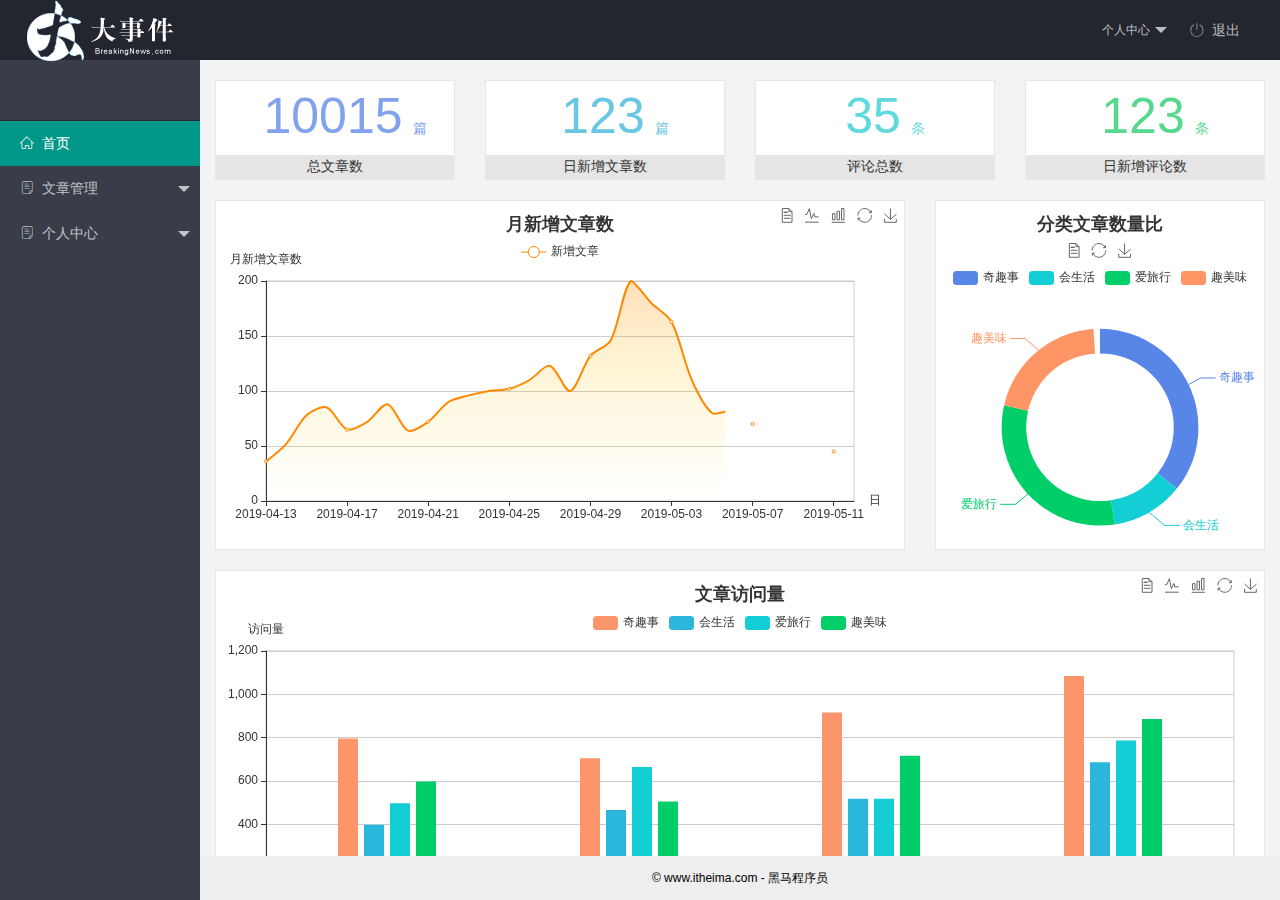
==== commit f0698a61: "完成个人中心功能开发" ====
--- a/index.html
+++ b/index.html
@@ -26,9 +26,9 @@
                         个人中心
                     </a>
                     <dl class="layui-nav-child">
-                        <dd><a href="">基本资料</a></dd>
-                        <dd><a href="">更换头像</a></dd>
-                        <dd><a href="">重置密码</a></dd>
+                        <dd><a href="/user/user_info.html" target="fm">基本资料</a></dd>
+                        <dd><a href="/user/user_avatar.html" target="fm">更换头像</a></dd>
+                        <dd><a href="/user/user_pwd.html" target="fm">重置密码</a></dd>
                     </dl>
                 </li>
                 <li class="layui-nav-item">
@@ -67,15 +67,15 @@
                         </dl>
                     </li>
                     <li class="layui-nav-item">
-                        <a href="javascript:;" target="fm">
+                        <a href="javascript:;">
                             <span class="iconfont icon-16"></span>个人中心
                         </a>
                         <dl class="layui-nav-child">
-                            <dd><a href="javascript:;"><i class="layui-icon layui-icon-app"
+                            <dd><a href="/user/user_info.html" target="fm"><i class="layui-icon layui-icon-app"
                                         style="font-size: 30px; color: #1E9FFF;"></i>基本资料</a></dd>
-                            <dd><a href="javascript:;"><i class="layui-icon layui-icon-app"
+                            <dd><a href="/user/user_avatar.html" target="fm"><i class="layui-icon layui-icon-app"
                                         style="font-size: 30px; color: #1E9FFF;"></i>更换头像</a></dd>
-                            <dd><a href="javascript:;"><i class="layui-icon layui-icon-app"
+                            <dd><a href="/user/user_pwd.html" target="fm"><i class="layui-icon layui-icon-app"
                                         style="font-size: 30px; color: #1E9FFF;"></i>重置密码</a></dd>
                         </dl>
                     </li>
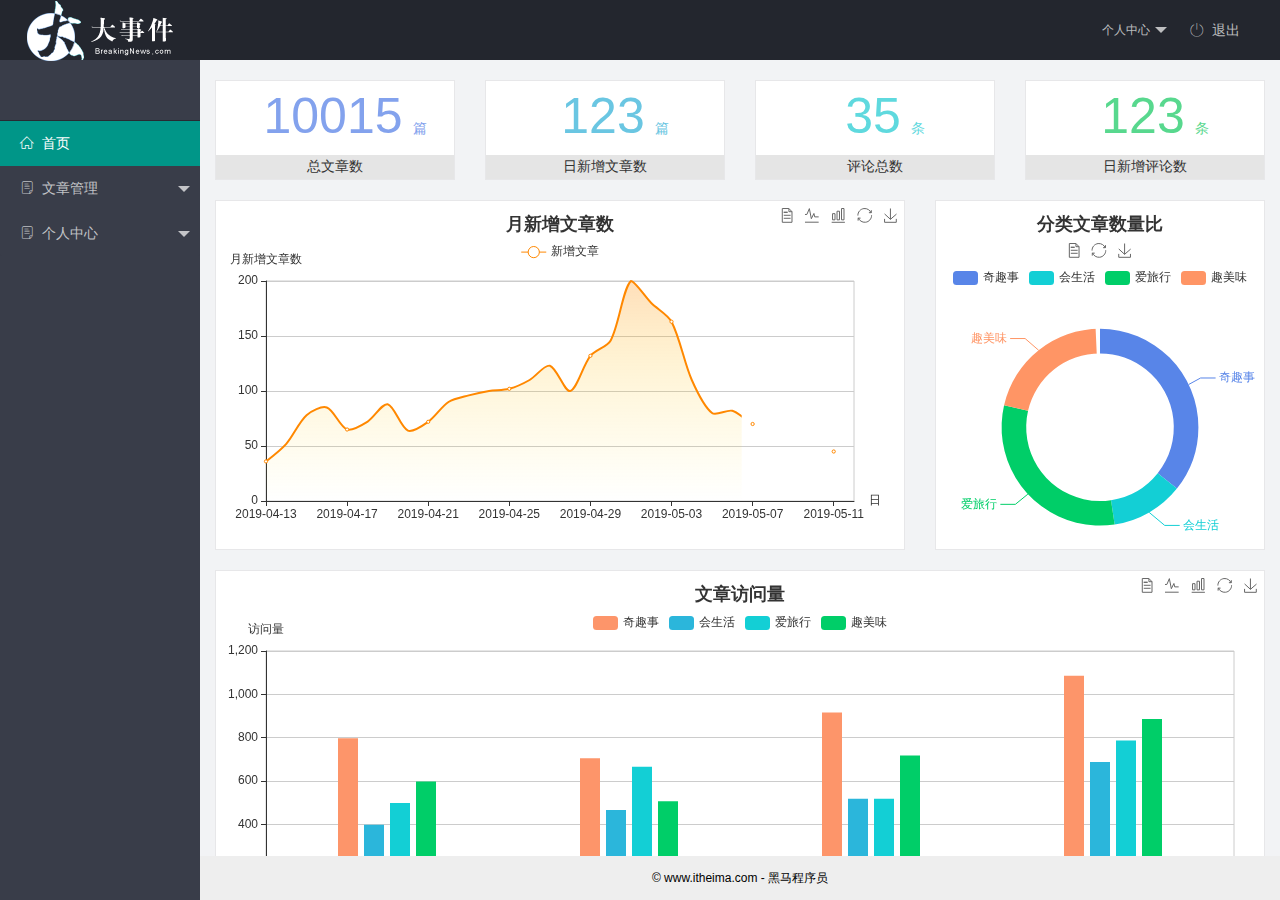
==== commit a7463e0a: "补全a标签链接" ====
--- a/index.html
+++ b/index.html
@@ -54,15 +54,15 @@
                         </a>
                     </li>
                     <li class="layui-nav-item">
-                        <a href="javascript:;" target="fm">
+                        <a href="javascript:;">
                             <span class="iconfont icon-16"></span>文章管理
                         </a>
                         <dl class="layui-nav-child">
-                            <dd><a href="javascript:;"><i class="layui-icon layui-icon-app"
+                            <dd><a href="/article/art_cate.html" target="fm"><i class="layui-icon layui-icon-app"
                                         style="font-size: 30px; color: #1E9FFF;"></i>文章类别</a></dd>
-                            <dd><a href="javascript:;"><i class="layui-icon layui-icon-app"
+                            <dd><a href="/article/art_list.html" target="fm" id="art_list"><i class="layui-icon layui-icon-app"
                                         style="font-size: 30px; color: #1E9FFF;"></i>文章列表</a></dd>
-                            <dd><a href="javascript:;"> <i class="layui-icon layui-icon-app"
+                            <dd><a href="/article/art_pub.html" target="fm"> <i class="layui-icon layui-icon-app"
                                         style="font-size: 30px; color: #1E9FFF;"></i>发布文章</a></dd>
                         </dl>
                     </li>
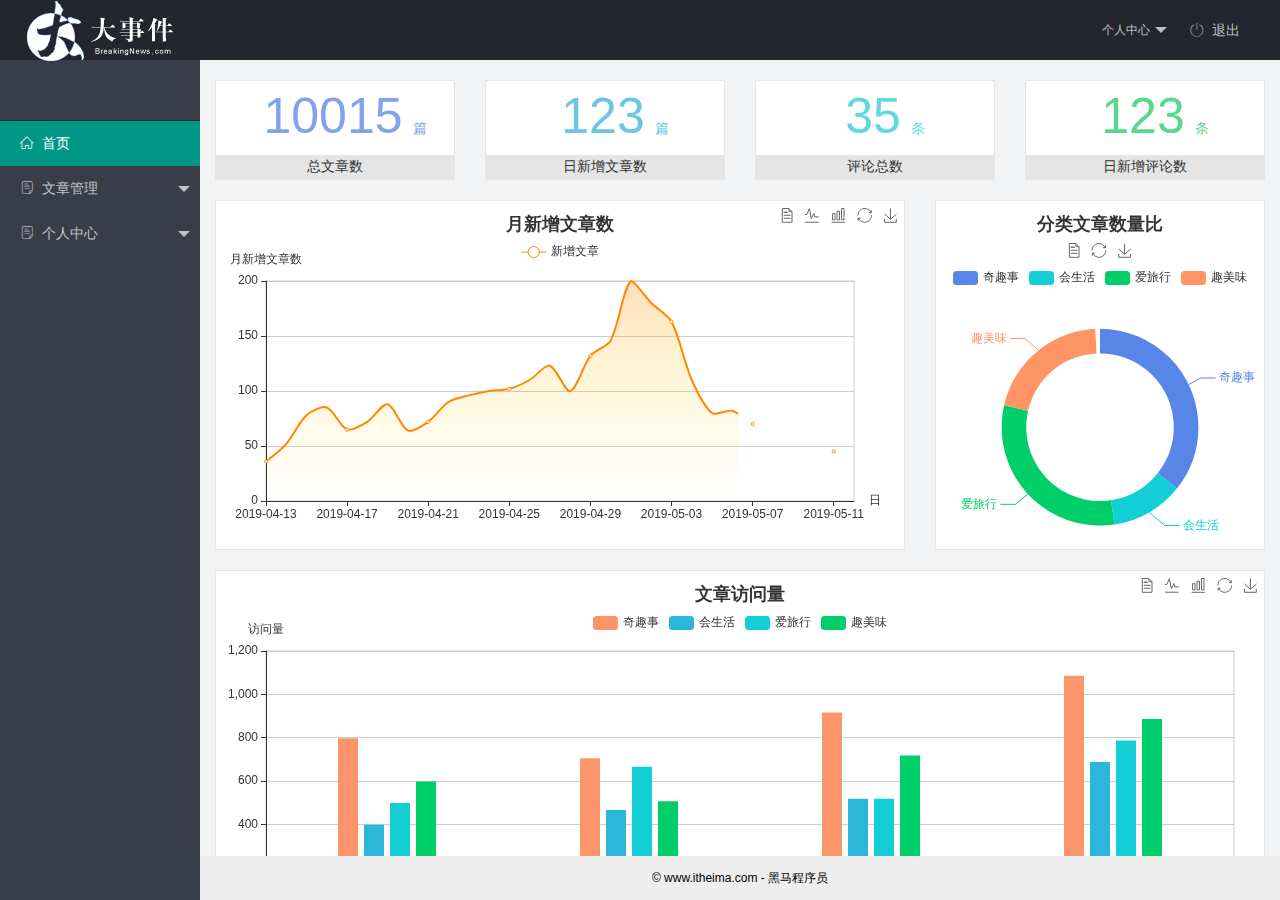
==== commit 75b402f5: "完成文章列表功能开发" ====
--- a/index.html
+++ b/index.html
@@ -26,9 +26,9 @@
                         个人中心
                     </a>
                     <dl class="layui-nav-child">
-                        <dd><a href="/user/user_info.html" target="fm">基本资料</a></dd>
-                        <dd><a href="/user/user_avatar.html" target="fm">更换头像</a></dd>
-                        <dd><a href="/user/user_pwd.html" target="fm">重置密码</a></dd>
+                        <dd><a href="">基本资料</a></dd>
+                        <dd><a href="">更换头像</a></dd>
+                        <dd><a href="">重置密码</a></dd>
                     </dl>
                 </li>
                 <li class="layui-nav-item">
@@ -67,15 +67,15 @@
                         </dl>
                     </li>
                     <li class="layui-nav-item">
-                        <a href="javascript:;">
+                        <a href="javascript:;" target="fm">
                             <span class="iconfont icon-16"></span>个人中心
                         </a>
                         <dl class="layui-nav-child">
-                            <dd><a href="/user/user_info.html" target="fm"><i class="layui-icon layui-icon-app"
+                            <dd><a href="javascript:;"><i class="layui-icon layui-icon-app"
                                         style="font-size: 30px; color: #1E9FFF;"></i>基本资料</a></dd>
-                            <dd><a href="/user/user_avatar.html" target="fm"><i class="layui-icon layui-icon-app"
+                            <dd><a href="javascript:;"><i class="layui-icon layui-icon-app"
                                         style="font-size: 30px; color: #1E9FFF;"></i>更换头像</a></dd>
-                            <dd><a href="/user/user_pwd.html" target="fm"><i class="layui-icon layui-icon-app"
+                            <dd><a href="javascript:;"><i class="layui-icon layui-icon-app"
                                         style="font-size: 30px; color: #1E9FFF;"></i>重置密码</a></dd>
                         </dl>
                     </li>
